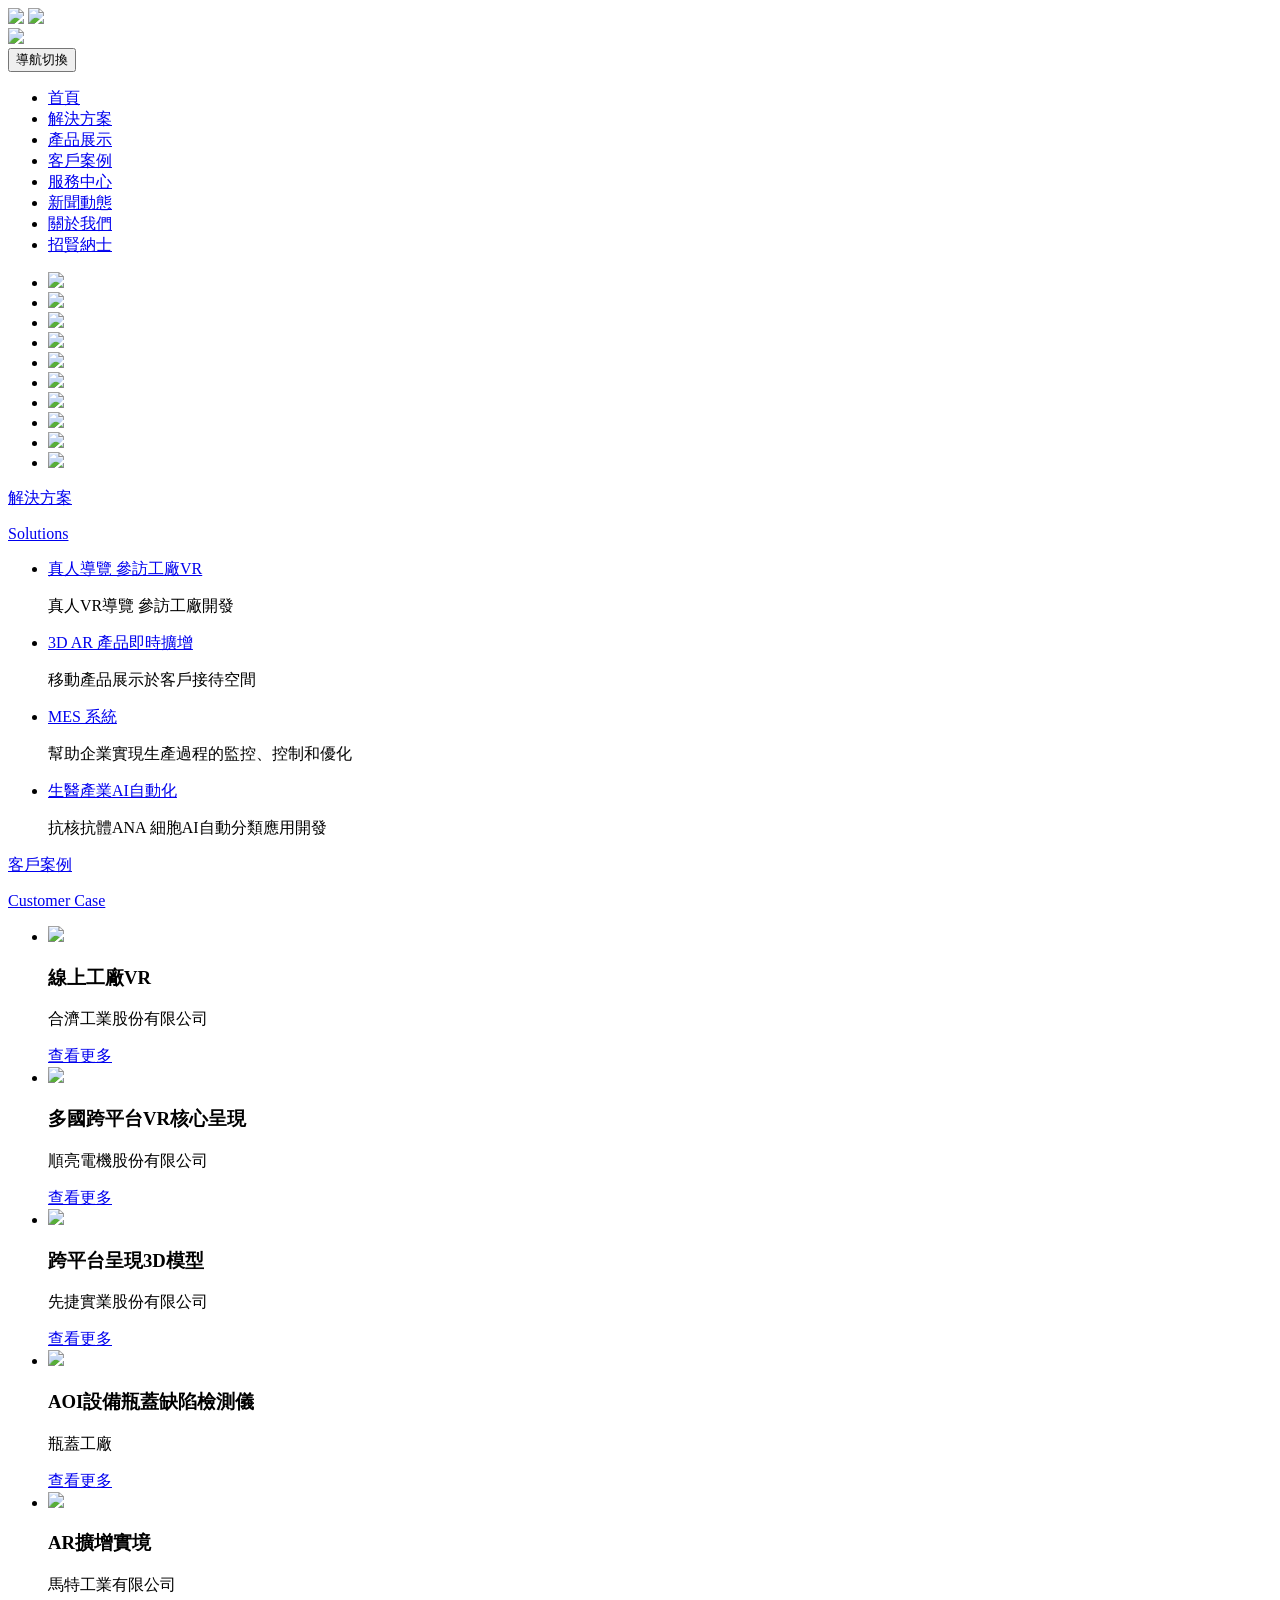
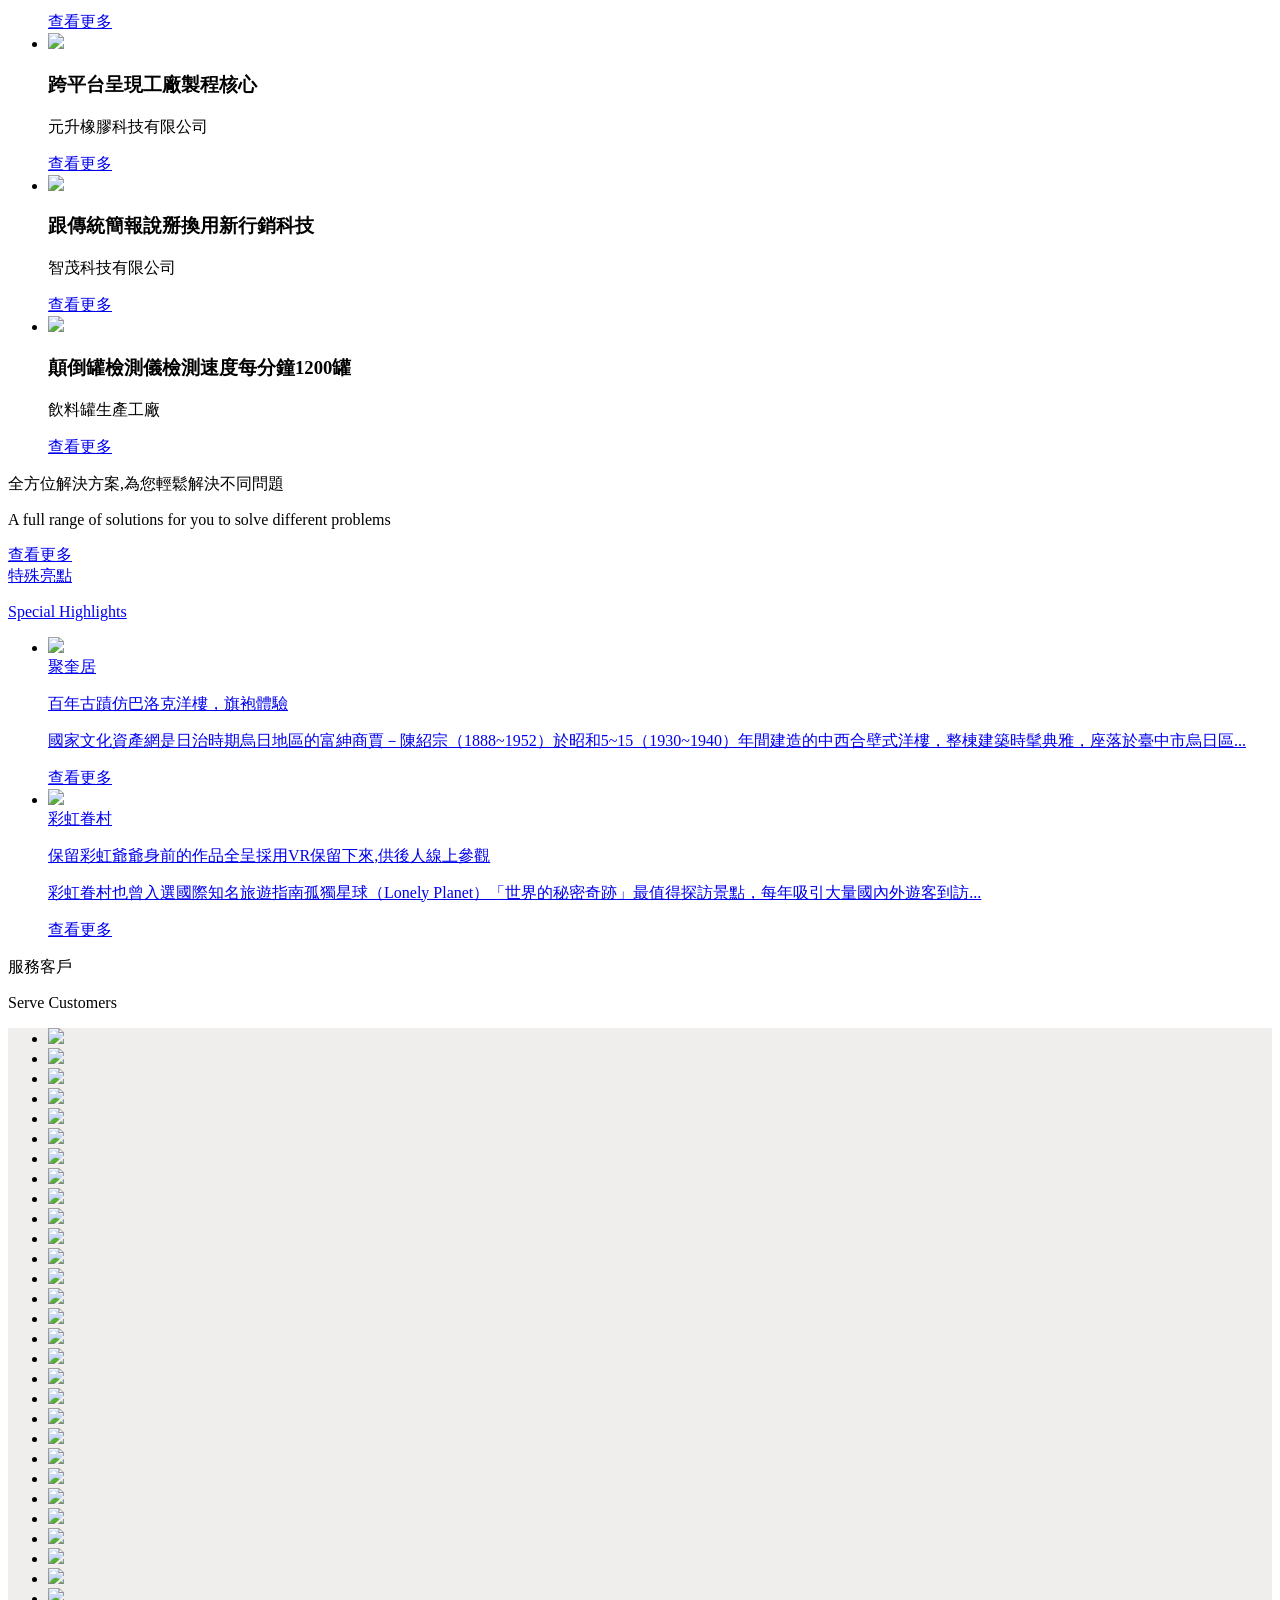
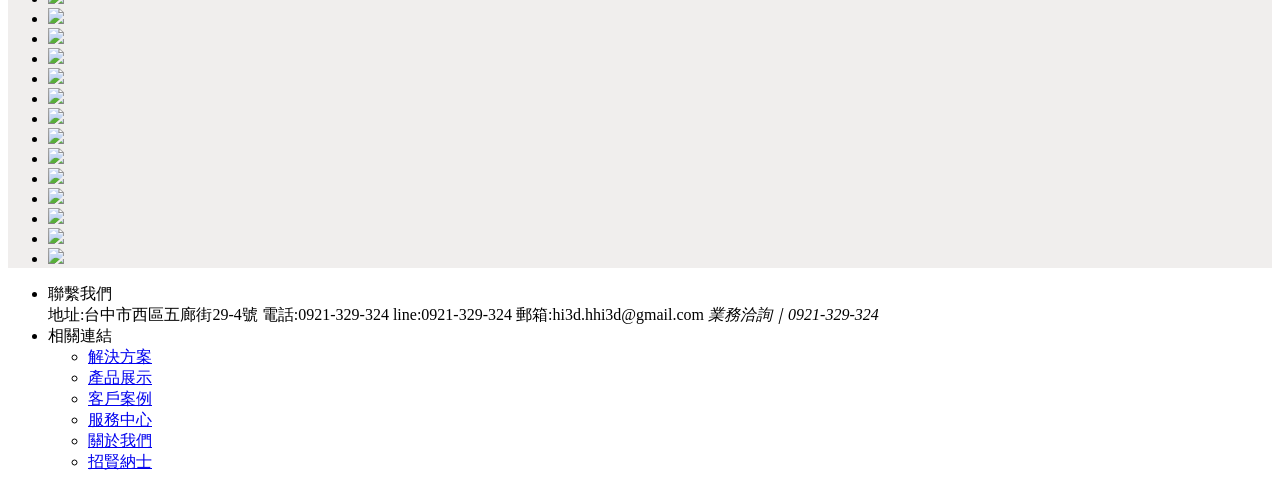
==== index.html @ c9b94765 "Add files via upload" ====
<!DOCTYPE html>
<html>
<head lang="en">
  <meta charset="UTF-8">
  <title>首頁</title>
  <meta http-equiv="X-UA-Compatible" content="IE=edge">
  <meta name="viewport"
        content="width=device-width, initial-scale=1,maximum-scale=1.0, user-scalable=0,user-scalable=no">
  <meta name="format-detection" content="telephone=no">
  <meta name="renderer" content="webkit">
  <meta http-equiv="Cache-Control" content="no-siteapp"/>
  
  <link rel="alternate icon" type="img/hengwang-1.png" href="img/hengwang-1.png">
  <link rel="stylesheet" href="css/amazeui.css"/>
  <link rel="stylesheet" href="css/style.css"/>
</head>







<body>
<header class="am-topbar header">
	<div class="am-container-1">
		<div class="left hw-logo">
		  <img class="logo" src="img/945.png"></img>
          <img class="logo" src="img/H.png"></img>
          <br>
		  <img class="word" src="img/word.png"></img>
    </div>
  <button class="am-topbar-btn am-topbar-toggle am-btn am-btn-sm am-btn-success am-show-sm-only"
          data-am-collapse="{target: '#doc-topbar-collapse'}"><span class="am-sr-only">導航切換</span> <span
      class="am-icon-bars"></span></button>

  <div class="am-collapse am-topbar-collapse right" id="doc-topbar-collapse">
    

    <div class=" am-topbar-left am-form-inline am-topbar-right" role="search">
      <ul class="am-nav am-nav-pills am-topbar-nav hw-menu">
      <li class="hw-menu-active"><a href="index.html">首頁</a></li>
      <li ><a href="solutions.html">解決方案</a></li>
      <li><a href="product-show.html">產品展示 </a></li>
      <li><a href="customer-case.html">客戶案例</a></li>
      <li><a href="service-center.html">服務中心 </a></li>
      <li><a href="news.html">新聞動態 </a></li>
      <li><a href="about-us.html">關於我們</a></li>
      <li><a href="recruit.html">招賢納士 </a></li>
    </ul>
    </div>

  </div>
  </div>
</header>
<div class="rollpic">
	 <div data-am-widget="slider" class="am-slider am-slider-default" data-am-slider='{}' >
	  <ul class="am-slides">
	      <li><img src="img/hw_bg1.png"/></li>
	      <li><img src="img/hw_bg2.png"/></li>  	
	      <li><img src="img/hw_bg3.png"/></li>
          <li><img src="img/hw_bg4.png"/></li>
          <li><img src="img/hw_bg5.png"/></li>
          <li><img src="img/hw_bg6.png"/></li>
          <li><img src="img/hw_bg7.png"/></li>
          <li><img src="img/hw_bg8.png"/></li>
          <li><img src="img/hw_bg9.png"/></li>
          <li><img src="img/hw_bg10.png"/></li>
	  </ul>
    </div>
</div>
<div class="am-container-1">
	<div class="solutions part-all">
	  <div class="part-title"> <a href="solutions.html"> <i class="am-icon-lightbulb-o part-title-i"></i> <span class="part-title-span">解決方案</span>
	    <p>Solutions</p>
	    </a> </div>
	  <ul class="am-g part-content solutions-content">
  <li class="am-u-sm-6 am-u-md-3 am-u-lg-3">
		  	<i class="am-icon-safari solution-circle" ></i>
		  	<span class="solutions-title"><a href="https://www.945d.tw/VRshowroom/M01/" target="_blank">真人導覽 參訪工廠VR</a></span>
		  	<p class="solutions-way">真人VR導覽 參訪工廠開發</p>
		  </li>
		  <li class="am-u-sm-6 am-u-md-3 am-u-lg-3">
		  	<i class="am-icon-magic solution-circle"></i>
		  	<span class="solutions-title"><a href="https://www.945d.tw/VRshowroom/M07/" target="_blank">3D AR 產品即時擴增</a></span>
		  	<p class="solutions-way">移動產品展示於客戶接待空間</p>
		  </li>
		  <li class="am-u-sm-6 am-u-md-3 am-u-lg-3">
		  	<i class="am-icon-phone solution-circle"></i>
		  	<span class="solutions-title"><a href="https://www.youtube.com/watch?v=uz02e9GDO9o" target="_blank">MES 系統</a></span>
		  	<p class="solutions-way">幫助企業實現生產過程的監控、控制和優化</p>
		  </li>
		  <li class="am-u-sm-6 am-u-md-3 am-u-lg-3">
		  	<i class="am-icon-hacker-news solution-circle"></i>
		  	<span class="solutions-title"><a href="https://www.youtube.com/shorts/Q6uMXnhILNI" target="_blank">生醫產業AI自動化</a></span>
		  	<p class="solutions-way">抗核抗體ANA 細胞AI自動分類應用開發</p>
		  </li>
		  
		</ul>
		
	</div>
	</div>
	<div class="gray-li">
	<div class="customer-case part-all ">
		<div class="part-title">
			<a href="customer-case.html">
			<i class=" am-icon-briefcase part-title-i"></i>
			<span class="part-title-span">客戶案例</span>
			<p>Customer Case</p>
			</a>
		</div>
	
	
		 <ul data-am-widget="gallery" class=" am-avg-sm-1
  am-avg-md-4 am-avg-lg-4 am-gallery-bordered customer-case-content" >
      <li class="case-li am-u-sm-6 am-u-md-6 am-u-lg-3">
        <div class="am-gallery-item case-img1">
            <a href="#" >
              <img src="img/app1.png"  />
                
            </a>
        </div>
        <div class="case-li-mengban">
        	<div class=" case-word">
              <h3 class="am-gallery-title">線上工廠VR</h3>
              <p>合濟工業股份有限公司</p>
              <a href="https://www.945d.tw/VRshowroom/M01/" target="_blank"><span><i class="am-icon-eye"></i>查看更多</span></a>
           </div>
        </div>
      </li>
      <li class="case-li am-u-sm-6 am-u-md-6 am-u-lg-3">
        <div class="am-gallery-item case-img1">
            <a href="#" >
              <img src="img/app2.png"  />              
            </a>
        </div>
        <div class="case-li-mengban">
        	<div class=" case-word">
              <h3 class="am-gallery-title">多國跨平台VR核心呈現</h3>
              <p>順亮電機股份有限公司</p>
              <a href="https://www.945d.tw/VRshowroom/M03/" target="_blank"><span><i class="am-icon-eye"></i>查看更多</span></a>
           </div>
        </div>
      </li>
      <li class="case-li am-u-sm-6 am-u-md-6 am-u-lg-3">
        <div class="am-gallery-item case-img1">
            <a href="#" >
              <img src="img/app3.png"  />             
            </a>
        </div>
        <div class="case-li-mengban">
        	<div class=" case-word">
              <h3 class="am-gallery-title">跨平台呈現3D模型</h3>
              <p>先捷實業股份有限公司</p>
              <a href="https://www.945d.tw/VRshowroom/e03/" target="_blank"><span><i class="am-icon-eye"></i>查看更多</span></a>
           </div>
        </div>
      </li>
      <li class="case-li am-u-sm-6 am-u-md-6 am-u-lg-3">
        <div class="am-gallery-item case-img1">
            <a href="#" >
              <img src="img/app4.png"  />             
            </a>
        </div>
        <div class="case-li-mengban">
        	<div class=" case-word">
              <h3 class="am-gallery-title">AOI設備瓶蓋缺陷檢測儀</h3>
              <p>瓶蓋工廠</p>
              <a href="https://www.youtube.com/watch?v=uz02e9GDO9o" target="_blank"><span><i class="am-icon-eye"></i>查看更多</span></a>
           </div>
        </div>
      </li>
      <li class="case-li am-u-sm-6 am-u-md-6 am-u-lg-3">
        <div class="am-gallery-item case-img1">
            <a href="#" >
              <img src="img/app5.png"  />              
            </a>
        </div>
        <div class="case-li-mengban">
        	<div class=" case-word">
              <h3 class="am-gallery-title">AR擴增實境</h3>
              <p>馬特工業有限公司</p>
              <a href="https://www.945d.tw/VRshowroom/M06/" target="_blank"><span><i class="am-icon-eye"></i>查看更多</span></a>
           </div>
        </div>
      </li>
      <li class="case-li am-u-sm-6 am-u-md-6 am-u-lg-3">
        <div class="am-gallery-item case-img1">
            <a href="#" >
              <img src="img/app6.png"  />                
            </a>
        </div>
        <div class="case-li-mengban">
        	<div class=" case-word">
              <h3 class="am-gallery-title">跨平台呈現工廠製程核心</h3>
              <p>元升橡膠科技有限公司</p>
              <a href="https://www.945d.tw/VRshowroom/e08/" target="_blank"><span><i class="am-icon-eye"></i>查看更多</span></a>
           </div>
        </div>
      </li>
      <li class="case-li am-u-sm-6 am-u-md-6 am-u-lg-3">
        <div class="am-gallery-item case-img1">
            <a href="#" >
              <img src="img/app7.png"  />                
            </a>
        </div>
        <div class="case-li-mengban">
        	<div class=" case-word">
              <h3 class="am-gallery-title">跟傳統簡報說掰換用新行銷科技</h3>
              <p>智茂科技有限公司</p>
              <a href="https://www.945d.tw/VRshowroom/M05/" target="_blank"><span><i class="am-icon-eye"></i>查看更多</span></a>
           </div>
        </div>
      </li>
      <li class="case-li am-u-sm-6 am-u-md-6 am-u-lg-3">
        <div class="am-gallery-item case-img1">
            <a href="#" >
              <img src="img/app8.png"  />               
            </a>
        </div>
        <div class="case-li-mengban">
        	<div class=" case-word">
              <h3 class="am-gallery-title">顛倒罐檢測儀檢測速度每分鐘1200罐</h3>
              <p>飲料罐生產工廠</p>
              <a href="https://www.youtube.com/watch?v=BtdonLSF5RM" target="_blank"><span><i class="am-icon-eye"></i>查看更多</span></a>
           </div>
        </div>
      </li>
      
  </ul>
		<div class="lan-bott">
			<div class="left"><span>全方位解決方案,為您輕鬆解決不同問題</span>
				<p>A full range of solutions for you to solve different problems</p>
			</div>
			<div class="right">
				<a href="customer-case.html">
					<span class="see-more">查看更多<i class="am-icon-angle-double-right"></i></span>
				</a>
			</div>
			<div class="clear"></div>
		</div>
		<div class="part-title">
		    	
		</div>
		</div>
</div>	
	



		
		
<div class=" news-all">
	<div class="am-container-1">
<div class="news part-all">
		<div class="part-title">
			<a href="news.html">
			<i class="am-icon-newspaper-o part-title-i"></i>
			<span class="part-title-span">特殊亮點</span>
			<p>Special Highlights</p>
			</a>
		</div>
		<div class="news-content ">
				<ul class="news-content-ul">
					<li class="am-u-sm-12 am-u-md-6 am-u-lg-6">
						<a href="https://vr.winho.com.tw/21/" target="_blank">
						    <div class=" am-u-sm-12 am-u-md-12 am-u-lg-5">
						    	<div class="news-img">
						    	<img src="img/news1.png"></img>
						    	</div>
						    </div>
						    <div  class=" am-u-sm-12 am-u-md-12 am-u-lg-7">
										<span class="news-right-title">聚奎居</span>
										<p class="news-right-time">百年古蹟仿巴洛克洋樓，旗袍體驗</p>
										<p class="news-right-words">國家文化資產網是日治時期烏日地區的富紳商賈－陳紹宗（1888~1952）於昭和5~15（1930~1940）年間建造的中西合壁式洋樓，整棟建築時髦典雅，座落於臺中市烏日區...</p>
										<a href="https://vr.winho.com.tw/21/" target="_blank"><span class="see-more2">查看更多<i class="am-icon-angle-double-right"></i></span></a>
								 </div>	
						<div class="clear"></div>
						</a>
				  </li>
					<li class="am-u-sm-12 am-u-md-6 am-u-lg-6">
						<a href="https://vr.winho.com.tw/20/" target="_blank">
						    <div class=" am-u-sm-12 am-u-md-12 am-u-lg-5">
						    	<div class="news-img"><img src="img/news2.png" border="0"></img>
						    	</div>
						    </div>
						    <div  class=" am-u-sm-12 am-u-md-12 am-u-lg-7">
										<span class="news-right-title">彩虹眷村</span>
										<p class="news-right-time">保留彩虹爺爺身前的作品全呈採用VR保留下來,供後人線上參觀</p>
										<p class="news-right-words">彩虹眷村也曾入選國際知名旅遊指南孤獨星球（Lonely Planet）「世界的秘密奇跡」最值得探訪景點，每年吸引大量國內外遊客到訪...</p>
										<a href="https://vr.winho.com.tw/20/" target="_blank"><span class="see-more2">查看更多<i class="am-icon-angle-double-right"></i></span></a>
								 </div>	
						<div class="clear"></div>
						</a>
			    </li>		
					<div class="clear"></div>
				</ul>
			<div class="clear"></div>
		</div>
	</div>
</div>
</div>
<!--<div class="three-reason">
			<div class="part-title three-reason-title">
			<span class="part-title-span w-white">選擇恒望的三大理由</span>
			<p class="w-white">Why Choose Hengwang</p>
			
		</div>
			<ul class="am-g part-content three-reason-content">
			  <li class="am-u-sm-4 am-u-md-4 am-u-lg-4">
			  	<div class="three-reason-img1 "></div>
			  	<p class="reason-title w-white">規模優勢<br/>Scale advantage</p>
			  </li>
			  <li class="am-u-sm-4 am-u-md-4 am-u-lg-4">
			  	<div class="three-reason-img2 "></div>
			  	<p class="reason-title w-white ">領先技術<br/>Leading technology</p>
			  </li>
			  <li class="am-u-sm-4 am-u-md-4 am-u-lg-4">
			  	<div class="three-reason-img3 "></div>
			  	<p class="reason-title w-white">整合能力<br/>Integration capability</p>
			  </li>
		</ul>
		</div>-->
<div class="part-all gray-li">
<div class="customer  am-container-1">
		<div class="part-title">
			<i class="am-icon-users part-title-i"></i>
			<span class="part-title-span">服務客戶</span>
			<p>Serve Customers</p>
		</div>
		
		<div class="am-slider am-slider-default am-slider-carousel part-all" data-am-flexslider="{itemWidth:150, itemMargin: 5, slideshow: false}" style="  background-color: #f0eeed; box-shadow:none;">
  <ul class="am-slides">
    <li><a href="https://www.945d.tw/VRshowroom/e03/" target="_blank"><img src="img/ptn1.png"/></a></li>
<li><a href="https://www.945d.tw/VRshowroom/e04/" target="_blank"><img src="img/ptn2.png"/></a></li>
<li><a href="https://www.945d.tw/VRshowroom/e05/" target="_blank"><img src="img/ptn3.png"/></a></li>
<li><a href="https://www.945d.tw/VRshowroom/e01/" target="_blank"><img src="img/ptn4.png"/></a></li>
<li><a href="https://www.945d.tw/VRshowroom/e02/" target="_blank"><img src="img/ptn5.png"/></a></li>
<li><a href="https://www.945d.tw/VRshowroom/e08/" target="_blank"><img src="img/ptn6.png"/></a></li>
<li><a href="https://www.945d.tw/VRshowroom/e06/" target="_blank"><img src="img/ptn7.png"/></a></li>
<li><a href="https://www.945d.tw/VRshowroom/e07/" target="_blank"><img src="img/ptn8.png"/></a></li>
<li><a href="https://www.945d.tw/VRshowroom/e09/" target="_blank"><img src="img/ptn9.png"/></a></li>
<li><a href="https://www.945d.tw/VRshowroom/e10/" target="_blank"><img src="img/ptn10.png"/></a></li>
<li><a href="https://www.945d.tw/VRshowroom/e11/" target="_blank"><img src="img/ptn11.png"/></a></li>
<li><a href="https://www.945d.tw/VRshowroom/M01/" target="_blank"><img src="img/ptn12.png"/></a></li>
<li><a href="https://www.945d.tw/VRshowroom/M02/" target="_blank"><img src="img/ptn13.png"/></a></li>
<li><a href="https://www.945d.tw/VRshowroom/M03/" target="_blank"><img src="img/ptn14.png"/></a></li>
<li><a href="https://www.945d.tw/VRshowroom/M04/" target="_blank"><img src="img/ptn15.png"/></a></li>
<li><a href="https://www.945d.tw/VRshowroom/M05/" target="_blank"><img src="img/ptn16.png"/></a></li>
<li><a href="https://www.945d.tw/VRshowroom/M06/" target="_blank"><img src="img/ptn17.png"/></a></li>
<li><a href="https://www.945d.tw/VRshowroom/M07/" target="_blank"><img src="img/ptn18.png"/></a></li>
<li><a href="https://www.945d.tw/VRshowroom/M08/" target="_blank"><img src="img/ptn19.png"/></a></li>
<li><a href="https://www.945d.tw/VRshowroom/M09/" target="_blank"><img src="img/ptn20.png"/></a></li>
<li><a href="https://www.945d.tw/VRshowroom/M11/" target="_blank"><img src="img/ptn21.png"/></a></li>
<li><a href="https://www.945d.tw/VRshowroom/M11/" target="_blank"><img src="img/ptn22.png"/></a></li>
<li><a href="https://www.945d.tw/VRshowroom/M12/" target="_blank"><img src="img/ptn23.png"/></a></li>
<li><a href="https://www.945d.tw/VRshowroom/01/" target="_blank"><img src="img/ptn24.png"/></a></li>
<li><a href="https://www.945d.tw/VRshowroom/02/" target="_blank"><img src="img/ptn25.png"/></a></li>
<li><a href="https://www.945d.tw/VRshowroom/03/" target="_blank"><img src="img/ptn26.png"/></a></li>
<li><a href="https://www.945d.tw/VRshowroom/04/" target="_blank"><img src="img/ptn27.png"/></a></li>
<li><a href="https://www.youtube.com/watch?v=19vcx9BJ6w0" target="_blank"><img src="img/ptn28.png"/></a></li>
<li><a href="https://www.youtube.com/watch?v=-YLTwFHq13I" target="_blank"><img src="img/ptn29.png"/></a></li>
<li><a href="https://www.945d.tw/VRshowroom/07/" target="_blank"><img src="img/ptn30.png"/></a></li>
<li><a href="https://www.youtube.com/watch?v=DQR2xsRSlvQ" target="_blank"><img src="img/ptn31.png"/></a></li>
<li><a href="https://www.945d.tw/VRshowroom/09/" target="_blank"><img src="img/ptn32.png"/></a></li>
<li><a href="https://www.945d.tw/VRshowroom/10/" target="_blank"><img src="img/ptn33.png"/></a></li>
<li><a href="https://www.jacobvicro.com.tw/" target="_blank"><img src="img/ptn34.png"/></a></li>
<li><a href="https://www.youtube.com/watch?v=k_3tcEU5PSY/" target="_blank"><img src="img/ptn35.png"/></a></li>
<li><a href="https://comptw.com/item/23072785/" target="_blank"><img src="img/ptn36.png"/></a></li>
<li><a href="https://montjade.com.tw/TW/about.php" target="_blank"><img src="img/ptn37.png"/></a></li>
<li><a href="https://www.senday.com.tw/tw/about.html" target="_blank"><img src="img/ptn38.png"/></a></li>
<li><a href="https://www.trade-max.com.tw/tw/index.html" target="_blank"><img src="img/ptn39.png"/></a></li>
<li><a href="https://www.shangyangmachinery.com/" target="_blank"><img src="img/ptn40.png"/></a></li>
<li><a href="https://www.hengwen.com.tw/" target="_blank"><img src="img/ptn41.png"/></a></li>
<li><a href="http://www.howin.com.tw/" target="_blank"><img src="img/ptn42.png"/></a></li>

  </ul>
</div>
		<!--<ul class="customer-content">
			<li class="am-u-sm-6 am-u-md-4 am-u-lg-2"><div><img src="img/ptn4.png"/></div></li>
			<li class="am-u-sm-6 am-u-md-4 am-u-lg-2"><div><img src="img/ptn5.png"/></div></li>
			<li class="am-u-sm-6 am-u-md-4 am-u-lg-2"><div><img src="img/ptn6.png"/></div></li>
			<li class="am-u-sm-6 am-u-md-4 am-u-lg-2"><div><img src="img/ptn7.png"/></div></li>
			<li class="am-u-sm-6 am-u-md-4 am-u-lg-2"><div><img src="img/ptn8.png"/></div></li>
			<li class="am-u-sm-6 am-u-md-4 am-u-lg-2"><div><img src="img/ptn4.png"/></div></li>
			<div class="clear"></div>
		</ul>-->
</div>
</div>
<footer class="footer ">
	
<ul>
        
        <li class="am-u-lg-4 am-u-md-4 am-u-sm-12 part-5-li2">
            <div class="part-5-title">聯繫我們</div>
            <div class="part-5-words2">
                <span>地址:台中市西區五廊街29-4號</span>
                <span>電話:0921-329-324</span>
                <span>line:0921-329-324</span>
                <span>郵箱:hi3d.hhi3d@gmail.com</span>
                <span><i class="am-icon-phone"></i><em >業務洽詢｜0921-329-324</em></span>
            </div>
        </li>
        <li class="am-u-lg-4 am-u-md-4 am-u-sm-12 ">
            <div class="part-5-title">相關連結</div>
            <div class="part-5-words2">
                <ul class="part-5-words2-ul">
                    <li class="am-u-lg-4 am-u-md-6 am-u-sm-4"><a href="solutions.html">解決方案</a></li>
                    <li class="am-u-lg-4 am-u-md-6 am-u-sm-4"><a href="product-show.html">產品展示</a></li>
                    <li class="am-u-lg-4 am-u-md-6 am-u-sm-4"><a href="customer-case.html">客戶案例</a></li>
                    <li class="am-u-lg-4 am-u-md-6 am-u-sm-4"><a href="service-center.html">服務中心</a></li>
                    <li class="am-u-lg-4 am-u-md-6 am-u-sm-4"><a href="about-us.html">關於我們</a></li>
                    <li class="am-u-lg-4 am-u-md-6 am-u-sm-4"><a href="recruit.html">招賢納士</a></li>
                    <div class="clear"></div>
                </ul>
            </div>
        </li>
        <div class="clear"></div>
    </ul>
   
</footer>


</body>
<!--[if lt IE 9]>
<script src="http://libs.baidu.com/jquery/1.11.1/jquery.min.js"></script>
<script src="http://cdn.staticfile.org/modernizr/2.8.3/modernizr.js"></script>
<script src="assets/js/amazeui.ie8polyfill.min.js"></script>
<![endif]-->

<!--[if (gte IE 9)|!(IE)]><!-->
<script src="js/jquery.min.js"></script>
<!--<![endif]-->
<script src="js/amazeui.min.js"></script>
<script src="js/scroll.js"></script>
<script type="text/javascript">

</script>
</html>
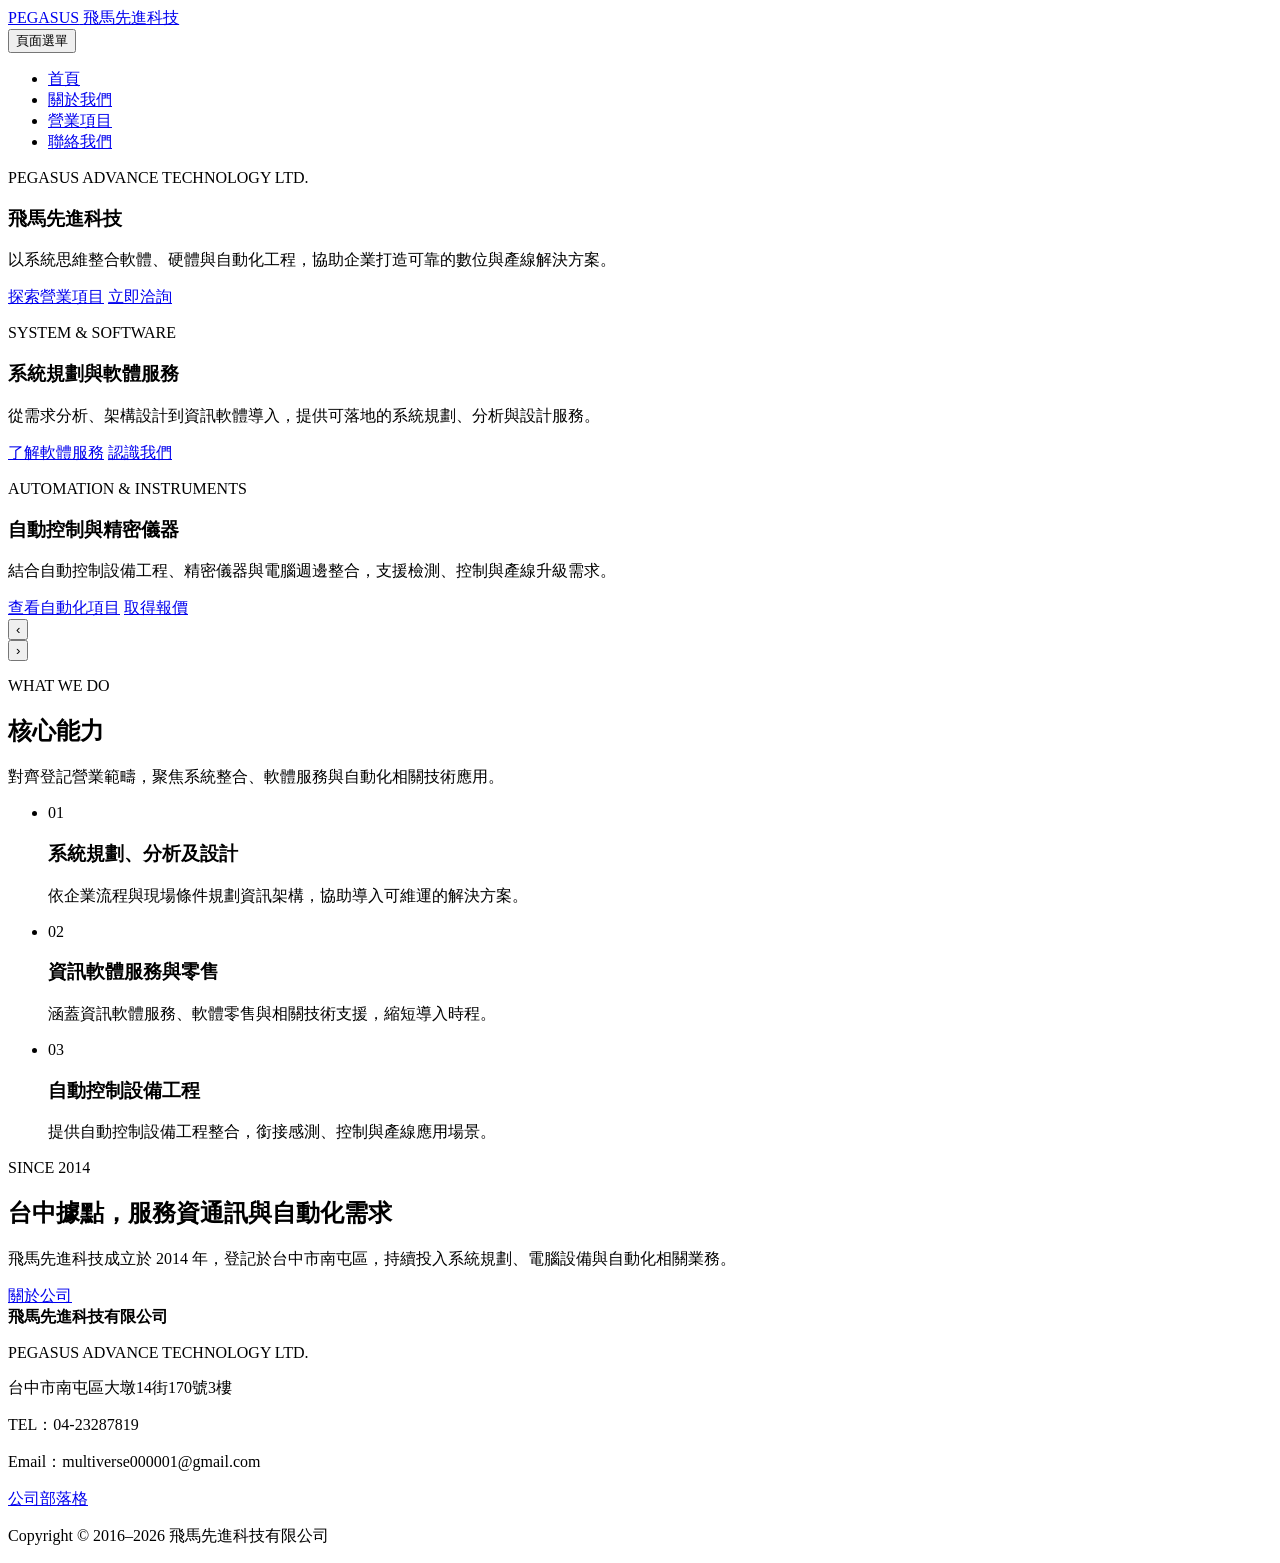
==== commit 32b99391: "Add files via upload" ====
--- a/index.html
+++ b/index.html
@@ -1,439 +1,156 @@
 <!DOCTYPE html>
-<html>
-<head lang="en">
-  <meta charset="UTF-8">
-  <title>首頁</title>
-  <meta http-equiv="X-UA-Compatible" content="IE=edge">
-  <meta name="viewport"
-        content="width=device-width, initial-scale=1,maximum-scale=1.0, user-scalable=0,user-scalable=no">
-  <meta name="format-detection" content="telephone=no">
-  <meta name="renderer" content="webkit">
-  <meta http-equiv="Cache-Control" content="no-siteapp"/>
-  
-  <link rel="alternate icon" type="img/hengwang-1.png" href="img/hengwang-1.png">
-  <link rel="stylesheet" href="css/amazeui.css"/>
-  <link rel="stylesheet" href="css/style.css"/>
+<html lang="zh-Hant">
+<head>
+  <meta charset="UTF-8" />
+  <meta name="viewport" content="width=device-width, initial-scale=1.0" />
+  <title>飛馬先進科技｜PEGASUS ADVANCE TECHNOLOGY</title>
+  <meta name="description" content="飛馬先進科技有限公司 — 系統規劃設計、資訊軟體服務、自動控制設備工程與精密儀器整合。" />
+  <link rel="preconnect" href="https://fonts.googleapis.com" />
+  <link rel="preconnect" href="https://fonts.gstatic.com" crossorigin />
+  <link href="https://fonts.googleapis.com/css2?family=Noto+Sans+TC:wght@400;500;700&family=Oxanium:wght@500;700;800&display=swap" rel="stylesheet" />
+  <link rel="stylesheet" href="css/style.css" />
 </head>
+<body data-page="home">
+  <div class="noise" aria-hidden="true"></div>
+  <header class="site-header">
+    <a class="brand" href="index.html">
+      <span class="brand-mark" aria-hidden="true"></span>
+      <span class="brand-text">
+        <span class="brand-en">PEGASUS</span>
+        <span class="brand-zh">飛馬先進科技</span>
+      </span>
+    </a>
 
+    <nav class="nav" aria-label="主要選單">
+      <div class="nav-dropdown">
+        <button class="nav-trigger" type="button" aria-expanded="false" aria-haspopup="true" aria-controls="page-menu">
+          頁面選單
+          <span class="chevron" aria-hidden="true"></span>
+        </button>
+        <ul class="nav-menu" id="page-menu" role="menu">
+          <li role="none"><a role="menuitem" href="index.html" class="is-active">首頁</a></li>
+          <li role="none"><a role="menuitem" href="about.html">關於我們</a></li>
+          <li role="none"><a role="menuitem" href="services.html">營業項目</a></li>
+          <li role="none"><a role="menuitem" href="contact.html">聯絡我們</a></li>
+        </ul>
+      </div>
+    </nav>
+  </header>
 
+  <main>
+    <section class="hero" aria-label="形象輪播">
+      <div class="carousel" data-carousel>
+        <div class="carousel-track">
+          <article class="slide is-active" data-slide>
+            <div class="slide-visual slide-visual--grid"></div>
+            <div class="slide-content">
+              <p class="eyebrow">PEGASUS ADVANCE TECHNOLOGY LTD.</p>
+              <h1>飛馬先進科技</h1>
+              <p class="lead">以系統思維整合軟體、硬體與自動化工程，協助企業打造可靠的數位與產線解決方案。</p>
+              <div class="cta-row">
+                <a class="btn btn-primary" href="services.html">探索營業項目</a>
+                <a class="btn btn-ghost" href="contact.html">立即洽詢</a>
+              </div>
+            </div>
+          </article>
 
+          <article class="slide" data-slide>
+            <div class="slide-visual slide-visual--circuit"></div>
+            <div class="slide-content">
+              <p class="eyebrow">SYSTEM &amp; SOFTWARE</p>
+              <h1>系統規劃與軟體服務</h1>
+              <p class="lead">從需求分析、架構設計到資訊軟體導入，提供可落地的系統規劃、分析與設計服務。</p>
+              <div class="cta-row">
+                <a class="btn btn-primary" href="services.html#software">了解軟體服務</a>
+                <a class="btn btn-ghost" href="about.html">認識我們</a>
+              </div>
+            </div>
+          </article>
 
+          <article class="slide" data-slide>
+            <div class="slide-visual slide-visual--scan"></div>
+            <div class="slide-content">
+              <p class="eyebrow">AUTOMATION &amp; INSTRUMENTS</p>
+              <h1>自動控制與精密儀器</h1>
+              <p class="lead">結合自動控制設備工程、精密儀器與電腦週邊整合，支援檢測、控制與產線升級需求。</p>
+              <div class="cta-row">
+                <a class="btn btn-primary" href="services.html#automation">查看自動化項目</a>
+                <a class="btn btn-ghost" href="contact.html">取得報價</a>
+              </div>
+            </div>
+          </article>
+        </div>
 
+        <div class="carousel-controls">
+          <button type="button" class="carousel-btn" data-prev aria-label="上一張">‹</button>
+          <div class="carousel-dots" data-dots></div>
+          <button type="button" class="carousel-btn" data-next aria-label="下一張">›</button>
+        </div>
+        <div class="carousel-progress" aria-hidden="true"><span data-progress></span></div>
+      </div>
+    </section>
 
+    <section class="section section-focus">
+      <div class="section-inner">
+        <p class="eyebrow">WHAT WE DO</p>
+        <h2>核心能力</h2>
+        <p class="section-desc">對齊登記營業範疇，聚焦系統整合、軟體服務與自動化相關技術應用。</p>
+        <ul class="capability-list">
+          <li>
+            <span class="cap-index">01</span>
+            <div>
+              <h3>系統規劃、分析及設計</h3>
+              <p>依企業流程與現場條件規劃資訊架構，協助導入可維運的解決方案。</p>
+            </div>
+          </li>
+          <li>
+            <span class="cap-index">02</span>
+            <div>
+              <h3>資訊軟體服務與零售</h3>
+              <p>涵蓋資訊軟體服務、軟體零售與相關技術支援，縮短導入時程。</p>
+            </div>
+          </li>
+          <li>
+            <span class="cap-index">03</span>
+            <div>
+              <h3>自動控制設備工程</h3>
+              <p>提供自動控制設備工程整合，銜接感測、控制與產線應用場景。</p>
+            </div>
+          </li>
+        </ul>
+      </div>
+    </section>
 
-<body>
-<header class="am-topbar header">
-	<div class="am-container-1">
-		<div class="left hw-logo">
-		  <img class="logo" src="img/945.png"></img>
-          <img class="logo" src="img/H.png"></img>
-          <br>
-		  <img class="word" src="img/word.png"></img>
+    <section class="section section-signal">
+      <div class="section-inner signal-panel">
+        <div>
+          <p class="eyebrow">SINCE 2014</p>
+          <h2>台中據點，服務資通訊與自動化需求</h2>
+          <p>飛馬先進科技成立於 2014 年，登記於台中市南屯區，持續投入系統規劃、電腦設備與自動化相關業務。</p>
+        </div>
+        <a class="btn btn-primary" href="about.html">關於公司</a>
+      </div>
+    </section>
+  </main>
+
+  <footer class="site-footer">
+    <div class="footer-inner">
+      <div>
+        <strong>飛馬先進科技有限公司</strong>
+        <p>PEGASUS ADVANCE TECHNOLOGY LTD.</p>
+      </div>
+      <div>
+        <p>台中市南屯區大墩14街170號3樓</p>
+        <p>TEL：04-23287819</p>
+        <p>Email：multiverse000001@gmail.com</p>
+      </div>
+      <div>
+        <a href="https://pegasus-tech.blogspot.com/" target="_blank" rel="noopener noreferrer">公司部落格</a>
+      </div>
     </div>
-  <button class="am-topbar-btn am-topbar-toggle am-btn am-btn-sm am-btn-success am-show-sm-only"
-          data-am-collapse="{target: '#doc-topbar-collapse'}"><span class="am-sr-only">導航切換</span> <span
-      class="am-icon-bars"></span></button>
+    <p class="copyright">Copyright © 2016–2026 飛馬先進科技有限公司</p>
+  </footer>
 
-  <div class="am-collapse am-topbar-collapse right" id="doc-topbar-collapse">
-    
-
-    <div class=" am-topbar-left am-form-inline am-topbar-right" role="search">
-      <ul class="am-nav am-nav-pills am-topbar-nav hw-menu">
-      <li class="hw-menu-active"><a href="index.html">首頁</a></li>
-      <li ><a href="solutions.html">解決方案</a></li>
-      <li><a href="product-show.html">產品展示 </a></li>
-      <li><a href="customer-case.html">客戶案例</a></li>
-      <li><a href="service-center.html">服務中心 </a></li>
-      <li><a href="news.html">新聞動態 </a></li>
-      <li><a href="about-us.html">關於我們</a></li>
-      <li><a href="recruit.html">招賢納士 </a></li>
-    </ul>
-    </div>
-
-  </div>
-  </div>
-</header>
-<div class="rollpic">
-	 <div data-am-widget="slider" class="am-slider am-slider-default" data-am-slider='{}' >
-	  <ul class="am-slides">
-	      <li><img src="img/hw_bg1.png"/></li>
-	      <li><img src="img/hw_bg2.png"/></li>  	
-	      <li><img src="img/hw_bg3.png"/></li>
-          <li><img src="img/hw_bg4.png"/></li>
-          <li><img src="img/hw_bg5.png"/></li>
-          <li><img src="img/hw_bg6.png"/></li>
-          <li><img src="img/hw_bg7.png"/></li>
-          <li><img src="img/hw_bg8.png"/></li>
-          <li><img src="img/hw_bg9.png"/></li>
-          <li><img src="img/hw_bg10.png"/></li>
-	  </ul>
-    </div>
-</div>
-<div class="am-container-1">
-	<div class="solutions part-all">
-	  <div class="part-title"> <a href="solutions.html"> <i class="am-icon-lightbulb-o part-title-i"></i> <span class="part-title-span">解決方案</span>
-	    <p>Solutions</p>
-	    </a> </div>
-	  <ul class="am-g part-content solutions-content">
-  <li class="am-u-sm-6 am-u-md-3 am-u-lg-3">
-		  	<i class="am-icon-safari solution-circle" ></i>
-		  	<span class="solutions-title"><a href="https://www.945d.tw/VRshowroom/M01/" target="_blank">真人導覽 參訪工廠VR</a></span>
-		  	<p class="solutions-way">真人VR導覽 參訪工廠開發</p>
-		  </li>
-		  <li class="am-u-sm-6 am-u-md-3 am-u-lg-3">
-		  	<i class="am-icon-magic solution-circle"></i>
-		  	<span class="solutions-title"><a href="https://www.945d.tw/VRshowroom/M07/" target="_blank">3D AR 產品即時擴增</a></span>
-		  	<p class="solutions-way">移動產品展示於客戶接待空間</p>
-		  </li>
-		  <li class="am-u-sm-6 am-u-md-3 am-u-lg-3">
-		  	<i class="am-icon-phone solution-circle"></i>
-		  	<span class="solutions-title"><a href="https://www.youtube.com/watch?v=uz02e9GDO9o" target="_blank">MES 系統</a></span>
-		  	<p class="solutions-way">幫助企業實現生產過程的監控、控制和優化</p>
-		  </li>
-		  <li class="am-u-sm-6 am-u-md-3 am-u-lg-3">
-		  	<i class="am-icon-hacker-news solution-circle"></i>
-		  	<span class="solutions-title"><a href="https://www.youtube.com/shorts/Q6uMXnhILNI" target="_blank">生醫產業AI自動化</a></span>
-		  	<p class="solutions-way">抗核抗體ANA 細胞AI自動分類應用開發</p>
-		  </li>
-		  
-		</ul>
-		
-	</div>
-	</div>
-	<div class="gray-li">
-	<div class="customer-case part-all ">
-		<div class="part-title">
-			<a href="customer-case.html">
-			<i class=" am-icon-briefcase part-title-i"></i>
-			<span class="part-title-span">客戶案例</span>
-			<p>Customer Case</p>
-			</a>
-		</div>
-	
-	
-		 <ul data-am-widget="gallery" class=" am-avg-sm-1
-  am-avg-md-4 am-avg-lg-4 am-gallery-bordered customer-case-content" >
-      <li class="case-li am-u-sm-6 am-u-md-6 am-u-lg-3">
-        <div class="am-gallery-item case-img1">
-            <a href="#" >
-              <img src="img/app1.png"  />
-                
-            </a>
-        </div>
-        <div class="case-li-mengban">
-        	<div class=" case-word">
-              <h3 class="am-gallery-title">線上工廠VR</h3>
-              <p>合濟工業股份有限公司</p>
-              <a href="https://www.945d.tw/VRshowroom/M01/" target="_blank"><span><i class="am-icon-eye"></i>查看更多</span></a>
-           </div>
-        </div>
-      </li>
-      <li class="case-li am-u-sm-6 am-u-md-6 am-u-lg-3">
-        <div class="am-gallery-item case-img1">
-            <a href="#" >
-              <img src="img/app2.png"  />              
-            </a>
-        </div>
-        <div class="case-li-mengban">
-        	<div class=" case-word">
-              <h3 class="am-gallery-title">多國跨平台VR核心呈現</h3>
-              <p>順亮電機股份有限公司</p>
-              <a href="https://www.945d.tw/VRshowroom/M03/" target="_blank"><span><i class="am-icon-eye"></i>查看更多</span></a>
-           </div>
-        </div>
-      </li>
-      <li class="case-li am-u-sm-6 am-u-md-6 am-u-lg-3">
-        <div class="am-gallery-item case-img1">
-            <a href="#" >
-              <img src="img/app3.png"  />             
-            </a>
-        </div>
-        <div class="case-li-mengban">
-        	<div class=" case-word">
-              <h3 class="am-gallery-title">跨平台呈現3D模型</h3>
-              <p>先捷實業股份有限公司</p>
-              <a href="https://www.945d.tw/VRshowroom/e03/" target="_blank"><span><i class="am-icon-eye"></i>查看更多</span></a>
-           </div>
-        </div>
-      </li>
-      <li class="case-li am-u-sm-6 am-u-md-6 am-u-lg-3">
-        <div class="am-gallery-item case-img1">
-            <a href="#" >
-              <img src="img/app4.png"  />             
-            </a>
-        </div>
-        <div class="case-li-mengban">
-        	<div class=" case-word">
-              <h3 class="am-gallery-title">AOI設備瓶蓋缺陷檢測儀</h3>
-              <p>瓶蓋工廠</p>
-              <a href="https://www.youtube.com/watch?v=uz02e9GDO9o" target="_blank"><span><i class="am-icon-eye"></i>查看更多</span></a>
-           </div>
-        </div>
-      </li>
-      <li class="case-li am-u-sm-6 am-u-md-6 am-u-lg-3">
-        <div class="am-gallery-item case-img1">
-            <a href="#" >
-              <img src="img/app5.png"  />              
-            </a>
-        </div>
-        <div class="case-li-mengban">
-        	<div class=" case-word">
-              <h3 class="am-gallery-title">AR擴增實境</h3>
-              <p>馬特工業有限公司</p>
-              <a href="https://www.945d.tw/VRshowroom/M06/" target="_blank"><span><i class="am-icon-eye"></i>查看更多</span></a>
-           </div>
-        </div>
-      </li>
-      <li class="case-li am-u-sm-6 am-u-md-6 am-u-lg-3">
-        <div class="am-gallery-item case-img1">
-            <a href="#" >
-              <img src="img/app6.png"  />                
-            </a>
-        </div>
-        <div class="case-li-mengban">
-        	<div class=" case-word">
-              <h3 class="am-gallery-title">跨平台呈現工廠製程核心</h3>
-              <p>元升橡膠科技有限公司</p>
-              <a href="https://www.945d.tw/VRshowroom/e08/" target="_blank"><span><i class="am-icon-eye"></i>查看更多</span></a>
-           </div>
-        </div>
-      </li>
-      <li class="case-li am-u-sm-6 am-u-md-6 am-u-lg-3">
-        <div class="am-gallery-item case-img1">
-            <a href="#" >
-              <img src="img/app7.png"  />                
-            </a>
-        </div>
-        <div class="case-li-mengban">
-        	<div class=" case-word">
-              <h3 class="am-gallery-title">跟傳統簡報說掰換用新行銷科技</h3>
-              <p>智茂科技有限公司</p>
-              <a href="https://www.945d.tw/VRshowroom/M05/" target="_blank"><span><i class="am-icon-eye"></i>查看更多</span></a>
-           </div>
-        </div>
-      </li>
-      <li class="case-li am-u-sm-6 am-u-md-6 am-u-lg-3">
-        <div class="am-gallery-item case-img1">
-            <a href="#" >
-              <img src="img/app8.png"  />               
-            </a>
-        </div>
-        <div class="case-li-mengban">
-        	<div class=" case-word">
-              <h3 class="am-gallery-title">顛倒罐檢測儀檢測速度每分鐘1200罐</h3>
-              <p>飲料罐生產工廠</p>
-              <a href="https://www.youtube.com/watch?v=BtdonLSF5RM" target="_blank"><span><i class="am-icon-eye"></i>查看更多</span></a>
-           </div>
-        </div>
-      </li>
-      
-  </ul>
-		<div class="lan-bott">
-			<div class="left"><span>全方位解決方案,為您輕鬆解決不同問題</span>
-				<p>A full range of solutions for you to solve different problems</p>
-			</div>
-			<div class="right">
-				<a href="customer-case.html">
-					<span class="see-more">查看更多<i class="am-icon-angle-double-right"></i></span>
-				</a>
-			</div>
-			<div class="clear"></div>
-		</div>
-		<div class="part-title">
-		    	
-		</div>
-		</div>
-</div>	
-	
-
-
-
-		
-		
-<div class=" news-all">
-	<div class="am-container-1">
-<div class="news part-all">
-		<div class="part-title">
-			<a href="news.html">
-			<i class="am-icon-newspaper-o part-title-i"></i>
-			<span class="part-title-span">特殊亮點</span>
-			<p>Special Highlights</p>
-			</a>
-		</div>
-		<div class="news-content ">
-				<ul class="news-content-ul">
-					<li class="am-u-sm-12 am-u-md-6 am-u-lg-6">
-						<a href="https://vr.winho.com.tw/21/" target="_blank">
-						    <div class=" am-u-sm-12 am-u-md-12 am-u-lg-5">
-						    	<div class="news-img">
-						    	<img src="img/news1.png"></img>
-						    	</div>
-						    </div>
-						    <div  class=" am-u-sm-12 am-u-md-12 am-u-lg-7">
-										<span class="news-right-title">聚奎居</span>
-										<p class="news-right-time">百年古蹟仿巴洛克洋樓，旗袍體驗</p>
-										<p class="news-right-words">國家文化資產網是日治時期烏日地區的富紳商賈－陳紹宗（1888~1952）於昭和5~15（1930~1940）年間建造的中西合壁式洋樓，整棟建築時髦典雅，座落於臺中市烏日區...</p>
-										<a href="https://vr.winho.com.tw/21/" target="_blank"><span class="see-more2">查看更多<i class="am-icon-angle-double-right"></i></span></a>
-								 </div>	
-						<div class="clear"></div>
-						</a>
-				  </li>
-					<li class="am-u-sm-12 am-u-md-6 am-u-lg-6">
-						<a href="https://vr.winho.com.tw/20/" target="_blank">
-						    <div class=" am-u-sm-12 am-u-md-12 am-u-lg-5">
-						    	<div class="news-img"><img src="img/news2.png" border="0"></img>
-						    	</div>
-						    </div>
-						    <div  class=" am-u-sm-12 am-u-md-12 am-u-lg-7">
-										<span class="news-right-title">彩虹眷村</span>
-										<p class="news-right-time">保留彩虹爺爺身前的作品全呈採用VR保留下來,供後人線上參觀</p>
-										<p class="news-right-words">彩虹眷村也曾入選國際知名旅遊指南孤獨星球（Lonely Planet）「世界的秘密奇跡」最值得探訪景點，每年吸引大量國內外遊客到訪...</p>
-										<a href="https://vr.winho.com.tw/20/" target="_blank"><span class="see-more2">查看更多<i class="am-icon-angle-double-right"></i></span></a>
-								 </div>	
-						<div class="clear"></div>
-						</a>
-			    </li>		
-					<div class="clear"></div>
-				</ul>
-			<div class="clear"></div>
-		</div>
-	</div>
-</div>
-</div>
-<!--<div class="three-reason">
-			<div class="part-title three-reason-title">
-			<span class="part-title-span w-white">選擇恒望的三大理由</span>
-			<p class="w-white">Why Choose Hengwang</p>
-			
-		</div>
-			<ul class="am-g part-content three-reason-content">
-			  <li class="am-u-sm-4 am-u-md-4 am-u-lg-4">
-			  	<div class="three-reason-img1 "></div>
-			  	<p class="reason-title w-white">規模優勢<br/>Scale advantage</p>
-			  </li>
-			  <li class="am-u-sm-4 am-u-md-4 am-u-lg-4">
-			  	<div class="three-reason-img2 "></div>
-			  	<p class="reason-title w-white ">領先技術<br/>Leading technology</p>
-			  </li>
-			  <li class="am-u-sm-4 am-u-md-4 am-u-lg-4">
-			  	<div class="three-reason-img3 "></div>
-			  	<p class="reason-title w-white">整合能力<br/>Integration capability</p>
-			  </li>
-		</ul>
-		</div>-->
-<div class="part-all gray-li">
-<div class="customer  am-container-1">
-		<div class="part-title">
-			<i class="am-icon-users part-title-i"></i>
-			<span class="part-title-span">服務客戶</span>
-			<p>Serve Customers</p>
-		</div>
-		
-		<div class="am-slider am-slider-default am-slider-carousel part-all" data-am-flexslider="{itemWidth:150, itemMargin: 5, slideshow: false}" style="  background-color: #f0eeed; box-shadow:none;">
-  <ul class="am-slides">
-    <li><a href="https://www.945d.tw/VRshowroom/e03/" target="_blank"><img src="img/ptn1.png"/></a></li>
-<li><a href="https://www.945d.tw/VRshowroom/e04/" target="_blank"><img src="img/ptn2.png"/></a></li>
-<li><a href="https://www.945d.tw/VRshowroom/e05/" target="_blank"><img src="img/ptn3.png"/></a></li>
-<li><a href="https://www.945d.tw/VRshowroom/e01/" target="_blank"><img src="img/ptn4.png"/></a></li>
-<li><a href="https://www.945d.tw/VRshowroom/e02/" target="_blank"><img src="img/ptn5.png"/></a></li>
-<li><a href="https://www.945d.tw/VRshowroom/e08/" target="_blank"><img src="img/ptn6.png"/></a></li>
-<li><a href="https://www.945d.tw/VRshowroom/e06/" target="_blank"><img src="img/ptn7.png"/></a></li>
-<li><a href="https://www.945d.tw/VRshowroom/e07/" target="_blank"><img src="img/ptn8.png"/></a></li>
-<li><a href="https://www.945d.tw/VRshowroom/e09/" target="_blank"><img src="img/ptn9.png"/></a></li>
-<li><a href="https://www.945d.tw/VRshowroom/e10/" target="_blank"><img src="img/ptn10.png"/></a></li>
-<li><a href="https://www.945d.tw/VRshowroom/e11/" target="_blank"><img src="img/ptn11.png"/></a></li>
-<li><a href="https://www.945d.tw/VRshowroom/M01/" target="_blank"><img src="img/ptn12.png"/></a></li>
-<li><a href="https://www.945d.tw/VRshowroom/M02/" target="_blank"><img src="img/ptn13.png"/></a></li>
-<li><a href="https://www.945d.tw/VRshowroom/M03/" target="_blank"><img src="img/ptn14.png"/></a></li>
-<li><a href="https://www.945d.tw/VRshowroom/M04/" target="_blank"><img src="img/ptn15.png"/></a></li>
-<li><a href="https://www.945d.tw/VRshowroom/M05/" target="_blank"><img src="img/ptn16.png"/></a></li>
-<li><a href="https://www.945d.tw/VRshowroom/M06/" target="_blank"><img src="img/ptn17.png"/></a></li>
-<li><a href="https://www.945d.tw/VRshowroom/M07/" target="_blank"><img src="img/ptn18.png"/></a></li>
-<li><a href="https://www.945d.tw/VRshowroom/M08/" target="_blank"><img src="img/ptn19.png"/></a></li>
-<li><a href="https://www.945d.tw/VRshowroom/M09/" target="_blank"><img src="img/ptn20.png"/></a></li>
-<li><a href="https://www.945d.tw/VRshowroom/M11/" target="_blank"><img src="img/ptn21.png"/></a></li>
-<li><a href="https://www.945d.tw/VRshowroom/M11/" target="_blank"><img src="img/ptn22.png"/></a></li>
-<li><a href="https://www.945d.tw/VRshowroom/M12/" target="_blank"><img src="img/ptn23.png"/></a></li>
-<li><a href="https://www.945d.tw/VRshowroom/01/" target="_blank"><img src="img/ptn24.png"/></a></li>
-<li><a href="https://www.945d.tw/VRshowroom/02/" target="_blank"><img src="img/ptn25.png"/></a></li>
-<li><a href="https://www.945d.tw/VRshowroom/03/" target="_blank"><img src="img/ptn26.png"/></a></li>
-<li><a href="https://www.945d.tw/VRshowroom/04/" target="_blank"><img src="img/ptn27.png"/></a></li>
-<li><a href="https://www.youtube.com/watch?v=19vcx9BJ6w0" target="_blank"><img src="img/ptn28.png"/></a></li>
-<li><a href="https://www.youtube.com/watch?v=-YLTwFHq13I" target="_blank"><img src="img/ptn29.png"/></a></li>
-<li><a href="https://www.945d.tw/VRshowroom/07/" target="_blank"><img src="img/ptn30.png"/></a></li>
-<li><a href="https://www.youtube.com/watch?v=DQR2xsRSlvQ" target="_blank"><img src="img/ptn31.png"/></a></li>
-<li><a href="https://www.945d.tw/VRshowroom/09/" target="_blank"><img src="img/ptn32.png"/></a></li>
-<li><a href="https://www.945d.tw/VRshowroom/10/" target="_blank"><img src="img/ptn33.png"/></a></li>
-<li><a href="https://www.jacobvicro.com.tw/" target="_blank"><img src="img/ptn34.png"/></a></li>
-<li><a href="https://www.youtube.com/watch?v=k_3tcEU5PSY/" target="_blank"><img src="img/ptn35.png"/></a></li>
-<li><a href="https://comptw.com/item/23072785/" target="_blank"><img src="img/ptn36.png"/></a></li>
-<li><a href="https://montjade.com.tw/TW/about.php" target="_blank"><img src="img/ptn37.png"/></a></li>
-<li><a href="https://www.senday.com.tw/tw/about.html" target="_blank"><img src="img/ptn38.png"/></a></li>
-<li><a href="https://www.trade-max.com.tw/tw/index.html" target="_blank"><img src="img/ptn39.png"/></a></li>
-<li><a href="https://www.shangyangmachinery.com/" target="_blank"><img src="img/ptn40.png"/></a></li>
-<li><a href="https://www.hengwen.com.tw/" target="_blank"><img src="img/ptn41.png"/></a></li>
-<li><a href="http://www.howin.com.tw/" target="_blank"><img src="img/ptn42.png"/></a></li>
-
-  </ul>
-</div>
-		<!--<ul class="customer-content">
-			<li class="am-u-sm-6 am-u-md-4 am-u-lg-2"><div><img src="img/ptn4.png"/></div></li>
-			<li class="am-u-sm-6 am-u-md-4 am-u-lg-2"><div><img src="img/ptn5.png"/></div></li>
-			<li class="am-u-sm-6 am-u-md-4 am-u-lg-2"><div><img src="img/ptn6.png"/></div></li>
-			<li class="am-u-sm-6 am-u-md-4 am-u-lg-2"><div><img src="img/ptn7.png"/></div></li>
-			<li class="am-u-sm-6 am-u-md-4 am-u-lg-2"><div><img src="img/ptn8.png"/></div></li>
-			<li class="am-u-sm-6 am-u-md-4 am-u-lg-2"><div><img src="img/ptn4.png"/></div></li>
-			<div class="clear"></div>
-		</ul>-->
-</div>
-</div>
-<footer class="footer ">
-	
-<ul>
-        
-        <li class="am-u-lg-4 am-u-md-4 am-u-sm-12 part-5-li2">
-            <div class="part-5-title">聯繫我們</div>
-            <div class="part-5-words2">
-                <span>地址:台中市西區五廊街29-4號</span>
-                <span>電話:0921-329-324</span>
-                <span>line:0921-329-324</span>
-                <span>郵箱:hi3d.hhi3d@gmail.com</span>
-                <span><i class="am-icon-phone"></i><em >業務洽詢｜0921-329-324</em></span>
-            </div>
-        </li>
-        <li class="am-u-lg-4 am-u-md-4 am-u-sm-12 ">
-            <div class="part-5-title">相關連結</div>
-            <div class="part-5-words2">
-                <ul class="part-5-words2-ul">
-                    <li class="am-u-lg-4 am-u-md-6 am-u-sm-4"><a href="solutions.html">解決方案</a></li>
-                    <li class="am-u-lg-4 am-u-md-6 am-u-sm-4"><a href="product-show.html">產品展示</a></li>
-                    <li class="am-u-lg-4 am-u-md-6 am-u-sm-4"><a href="customer-case.html">客戶案例</a></li>
-                    <li class="am-u-lg-4 am-u-md-6 am-u-sm-4"><a href="service-center.html">服務中心</a></li>
-                    <li class="am-u-lg-4 am-u-md-6 am-u-sm-4"><a href="about-us.html">關於我們</a></li>
-                    <li class="am-u-lg-4 am-u-md-6 am-u-sm-4"><a href="recruit.html">招賢納士</a></li>
-                    <div class="clear"></div>
-                </ul>
-            </div>
-        </li>
-        <div class="clear"></div>
-    </ul>
-   
-</footer>
-
-
+  <script src="js/main.js"></script>
 </body>
-<!--[if lt IE 9]>
-<script src="http://libs.baidu.com/jquery/1.11.1/jquery.min.js"></script>
-<script src="http://cdn.staticfile.org/modernizr/2.8.3/modernizr.js"></script>
-<script src="assets/js/amazeui.ie8polyfill.min.js"></script>
-<![endif]-->
-
-<!--[if (gte IE 9)|!(IE)]><!-->
-<script src="js/jquery.min.js"></script>
-<!--<![endif]-->
-<script src="js/amazeui.min.js"></script>
-<script src="js/scroll.js"></script>
-<script type="text/javascript">
-
-</script>
 </html>
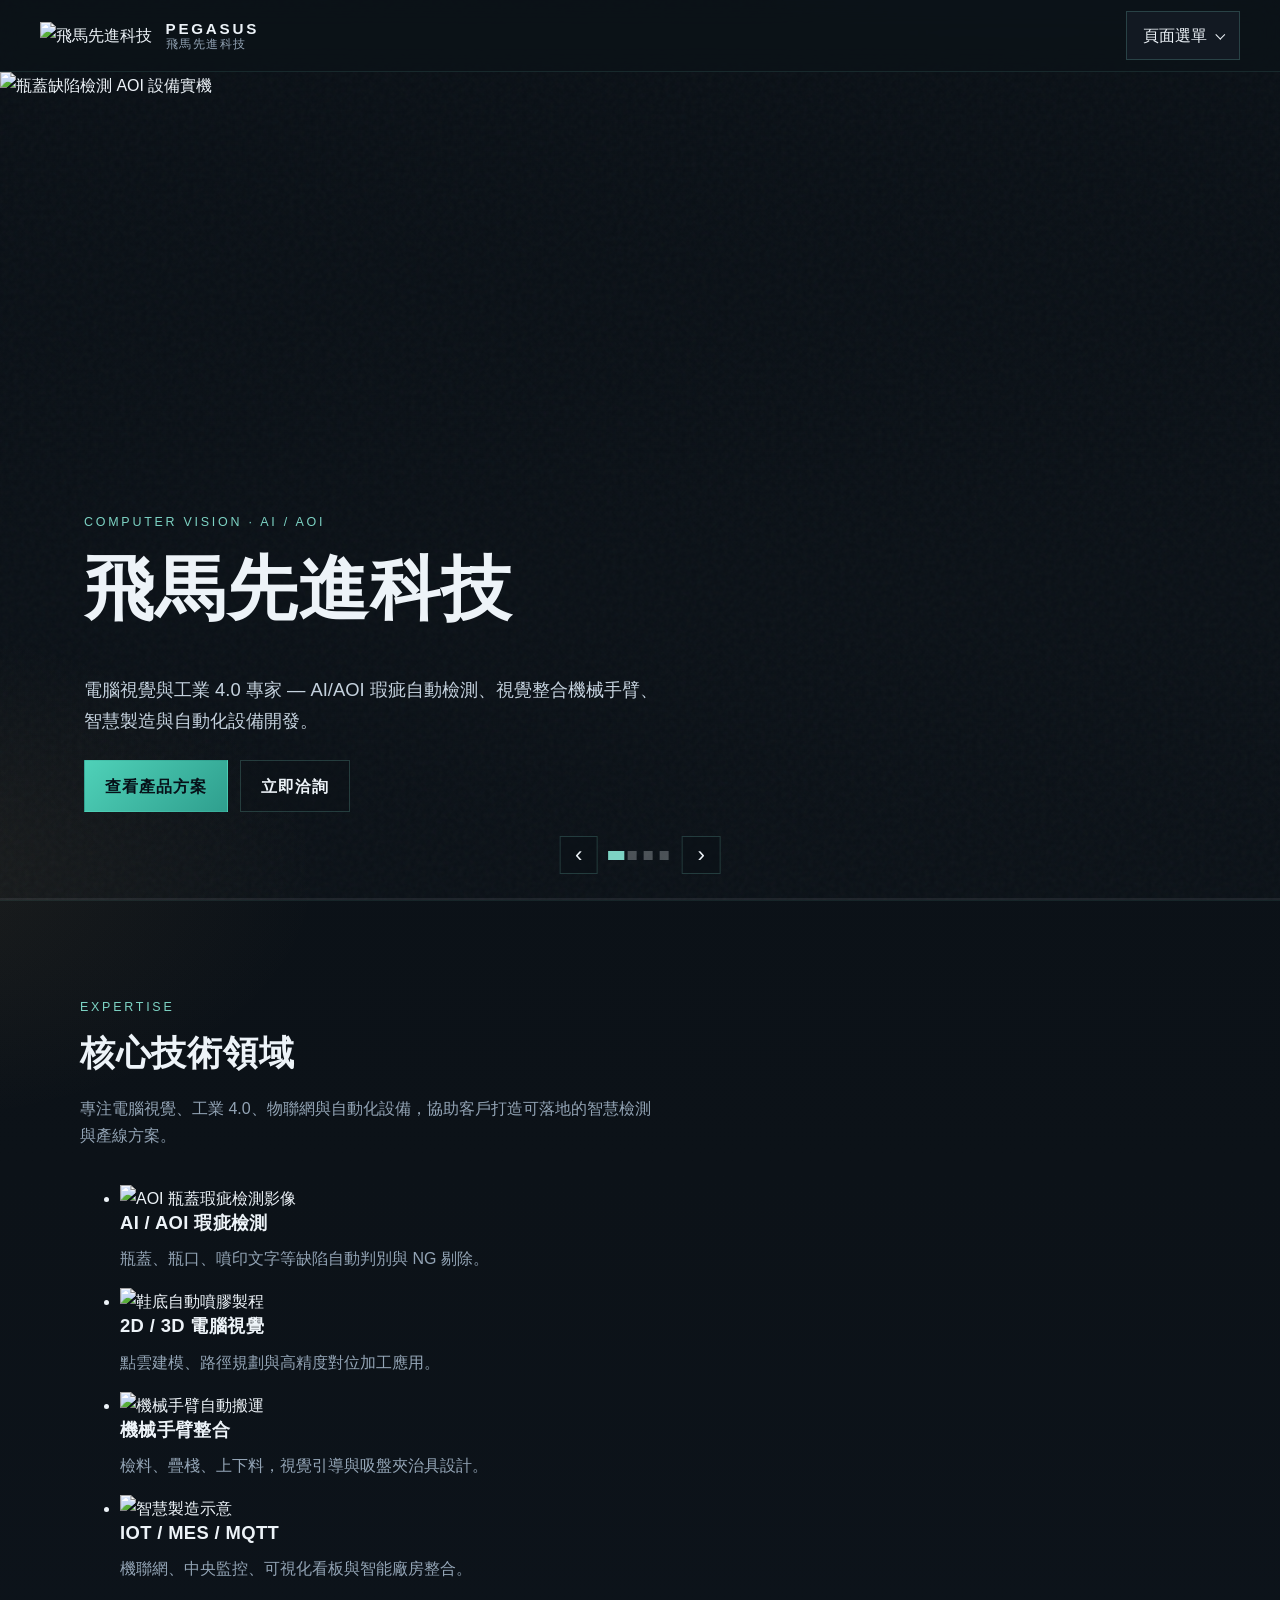
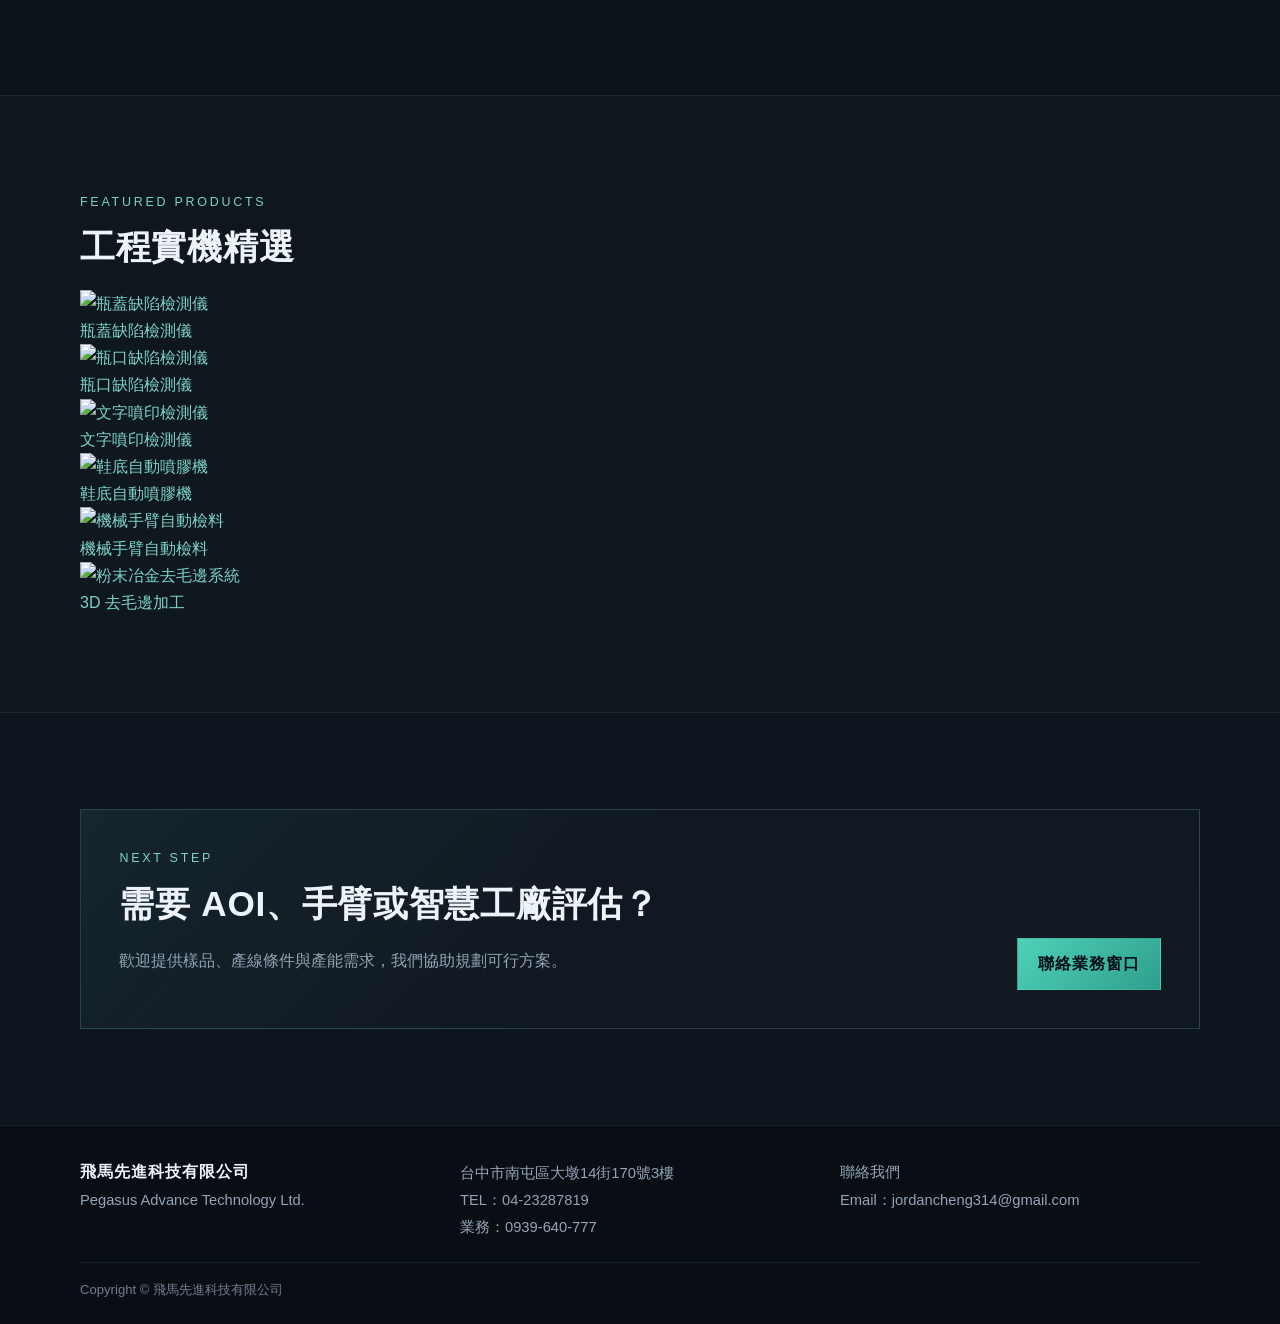
==== commit f923af1c: "Add files via upload" ====
--- a/index.html
+++ b/index.html
@@ -3,8 +3,9 @@
 <head>
   <meta charset="UTF-8" />
   <meta name="viewport" content="width=device-width, initial-scale=1.0" />
-  <title>飛馬先進科技｜PEGASUS ADVANCE TECHNOLOGY</title>
-  <meta name="description" content="飛馬先進科技有限公司 — 系統規劃設計、資訊軟體服務、自動控制設備工程與精密儀器整合。" />
+  <title>飛馬先進科技｜電腦視覺・工業4.0・AI/AOI</title>
+  <meta name="description" content="飛馬先進科技有限公司 — 電腦視覺、工業4.0、AI/AOI瑕疵檢測、機械手臂整合、智慧製造與自動化設備開發。" />
+  <link rel="icon" href="images/pdf-p1-1.png" />
   <link rel="preconnect" href="https://fonts.googleapis.com" />
   <link rel="preconnect" href="https://fonts.gstatic.com" crossorigin />
   <link href="https://fonts.googleapis.com/css2?family=Noto+Sans+TC:wght@400;500;700&family=Oxanium:wght@500;700;800&display=swap" rel="stylesheet" />
@@ -14,13 +15,12 @@
   <div class="noise" aria-hidden="true"></div>
   <header class="site-header">
     <a class="brand" href="index.html">
-      <span class="brand-mark" aria-hidden="true"></span>
+      <img class="brand-logo" src="images/pdf-p1-1.png" alt="飛馬先進科技" />
       <span class="brand-text">
         <span class="brand-en">PEGASUS</span>
         <span class="brand-zh">飛馬先進科技</span>
       </span>
     </a>
-
     <nav class="nav" aria-label="主要選單">
       <div class="nav-dropdown">
         <button class="nav-trigger" type="button" aria-expanded="false" aria-haspopup="true" aria-controls="page-menu">
@@ -30,7 +30,8 @@
         <ul class="nav-menu" id="page-menu" role="menu">
           <li role="none"><a role="menuitem" href="index.html" class="is-active">首頁</a></li>
           <li role="none"><a role="menuitem" href="about.html">關於我們</a></li>
-          <li role="none"><a role="menuitem" href="services.html">營業項目</a></li>
+          <li role="none"><a role="menuitem" href="services.html">產品與解決方案</a></li>
+          <li role="none"><a role="menuitem" href="gallery.html">實績相簿</a></li>
           <li role="none"><a role="menuitem" href="contact.html">聯絡我們</a></li>
         </ul>
       </div>
@@ -42,40 +43,61 @@
       <div class="carousel" data-carousel>
         <div class="carousel-track">
           <article class="slide is-active" data-slide>
-            <div class="slide-visual slide-visual--grid"></div>
-            <div class="slide-content">
-              <p class="eyebrow">PEGASUS ADVANCE TECHNOLOGY LTD.</p>
+            <div class="slide-visual">
+              <img src="images/pdf-p1-2.png" alt="瓶蓋缺陷檢測 AOI 設備實機" />
+            </div>
+            <div class="slide-content">
+              <p class="eyebrow">COMPUTER VISION · AI / AOI</p>
               <h1>飛馬先進科技</h1>
-              <p class="lead">以系統思維整合軟體、硬體與自動化工程，協助企業打造可靠的數位與產線解決方案。</p>
-              <div class="cta-row">
-                <a class="btn btn-primary" href="services.html">探索營業項目</a>
+              <p class="lead">電腦視覺與工業 4.0 專家 — AI/AOI 瑕疵自動檢測、視覺整合機械手臂、智慧製造與自動化設備開發。</p>
+              <div class="cta-row">
+                <a class="btn btn-primary" href="services.html">查看產品方案</a>
                 <a class="btn btn-ghost" href="contact.html">立即洽詢</a>
               </div>
             </div>
           </article>
 
           <article class="slide" data-slide>
-            <div class="slide-visual slide-visual--circuit"></div>
-            <div class="slide-content">
-              <p class="eyebrow">SYSTEM &amp; SOFTWARE</p>
-              <h1>系統規劃與軟體服務</h1>
-              <p class="lead">從需求分析、架構設計到資訊軟體導入，提供可落地的系統規劃、分析與設計服務。</p>
-              <div class="cta-row">
-                <a class="btn btn-primary" href="services.html#software">了解軟體服務</a>
-                <a class="btn btn-ghost" href="about.html">認識我們</a>
+            <div class="slide-visual">
+              <img src="images/pdf-p2-1.png" alt="3D AI 智能機械手臂自動檢料與疊棧" />
+            </div>
+            <div class="slide-content">
+              <p class="eyebrow">ROBOTICS · SMART HANDLING</p>
+              <h1>視覺 × 機械手臂</h1>
+              <p class="lead">3D AI 智能機械手臂自動檢料、自動疊棧與上下料整合，兼顧客製吸盤與產線節奏。</p>
+              <div class="cta-row">
+                <a class="btn btn-primary" href="services.html#robot">了解手臂方案</a>
+                <a class="btn btn-ghost" href="gallery.html">看實機照片</a>
               </div>
             </div>
           </article>
 
           <article class="slide" data-slide>
-            <div class="slide-visual slide-visual--scan"></div>
-            <div class="slide-content">
-              <p class="eyebrow">AUTOMATION &amp; INSTRUMENTS</p>
-              <h1>自動控制與精密儀器</h1>
-              <p class="lead">結合自動控制設備工程、精密儀器與電腦週邊整合，支援檢測、控制與產線升級需求。</p>
-              <div class="cta-row">
-                <a class="btn btn-primary" href="services.html#automation">查看自動化項目</a>
-                <a class="btn btn-ghost" href="contact.html">取得報價</a>
+            <div class="slide-visual">
+              <img src="images/pdf-p1-5.png" alt="鞋底 3D 點雲與自動噴膠路徑" />
+            </div>
+            <div class="slide-content">
+              <p class="eyebrow">2D &amp; 3D VISION</p>
+              <h1>3D 視覺自動噴膠</h1>
+              <p class="lead">動態 3D 成像、自動產出噴膠路徑，每分鐘可處理多片鞋底，精準對位製程需求。</p>
+              <div class="cta-row">
+                <a class="btn btn-primary" href="services.html#glue">鞋底噴膠方案</a>
+                <a class="btn btn-ghost" href="services.html">全部產品</a>
+              </div>
+            </div>
+          </article>
+
+          <article class="slide" data-slide>
+            <div class="slide-visual">
+              <img src="images/pdf-p3-1.png" alt="工廠 MES、機聯網與中央監控示意" />
+            </div>
+            <div class="slide-content">
+              <p class="eyebrow">MES · IOT · MQTT</p>
+              <h1>智慧工廠監控</h1>
+              <p class="lead">工廠 MES 自動化、機聯網、中央監控與可視化看板，串接設備數據與產線管理。</p>
+              <div class="cta-row">
+                <a class="btn btn-primary" href="services.html#mes">MES 解決方案</a>
+                <a class="btn btn-ghost" href="about.html">關於飛馬</a>
               </div>
             </div>
           </article>
@@ -92,43 +114,83 @@
 
     <section class="section section-focus">
       <div class="section-inner">
-        <p class="eyebrow">WHAT WE DO</p>
-        <h2>核心能力</h2>
-        <p class="section-desc">對齊登記營業範疇，聚焦系統整合、軟體服務與自動化相關技術應用。</p>
-        <ul class="capability-list">
-          <li>
-            <span class="cap-index">01</span>
-            <div>
-              <h3>系統規劃、分析及設計</h3>
-              <p>依企業流程與現場條件規劃資訊架構，協助導入可維運的解決方案。</p>
-            </div>
-          </li>
-          <li>
-            <span class="cap-index">02</span>
-            <div>
-              <h3>資訊軟體服務與零售</h3>
-              <p>涵蓋資訊軟體服務、軟體零售與相關技術支援，縮短導入時程。</p>
-            </div>
-          </li>
-          <li>
-            <span class="cap-index">03</span>
-            <div>
-              <h3>自動控制設備工程</h3>
-              <p>提供自動控制設備工程整合，銜接感測、控制與產線應用場景。</p>
+        <p class="eyebrow">EXPERTISE</p>
+        <h2>核心技術領域</h2>
+        <p class="section-desc">專注電腦視覺、工業 4.0、物聯網與自動化設備，協助客戶打造可落地的智慧檢測與產線方案。</p>
+        <ul class="pillars">
+          <li>
+            <img src="images/blog-11.jpg" alt="AOI 瓶蓋瑕疵檢測影像" />
+            <div>
+              <h3>AI / AOI 瑕疵檢測</h3>
+              <p>瓶蓋、瓶口、噴印文字等缺陷自動判別與 NG 剔除。</p>
+            </div>
+          </li>
+          <li>
+            <img src="images/pdf-p1-6.png" alt="鞋底自動噴膠製程" />
+            <div>
+              <h3>2D / 3D 電腦視覺</h3>
+              <p>點雲建模、路徑規劃與高精度對位加工應用。</p>
+            </div>
+          </li>
+          <li>
+            <img src="images/pdf-p2-1.png" alt="機械手臂自動搬運" />
+            <div>
+              <h3>機械手臂整合</h3>
+              <p>檢料、疊棧、上下料，視覺引導與吸盤夾治具設計。</p>
+            </div>
+          </li>
+          <li>
+            <img src="images/pdf-p3-1.png" alt="智慧製造示意" />
+            <div>
+              <h3>IOT / MES / MQTT</h3>
+              <p>機聯網、中央監控、可視化看板與智能廠房整合。</p>
             </div>
           </li>
         </ul>
+      </div>
+    </section>
+
+    <section class="section section-alt">
+      <div class="section-inner">
+        <p class="eyebrow">FEATURED PRODUCTS</p>
+        <h2>工程實機精選</h2>
+        <div class="photo-strip">
+          <a href="services.html#aoi-cap" class="photo-tile">
+            <img src="images/pdf-p1-2.png" alt="瓶蓋缺陷檢測儀" />
+            <span>瓶蓋缺陷檢測儀</span>
+          </a>
+          <a href="services.html#aoi-neck" class="photo-tile">
+            <img src="images/pdf-p1-4.png" alt="瓶口缺陷檢測儀" />
+            <span>瓶口缺陷檢測儀</span>
+          </a>
+          <a href="services.html#aoi-print" class="photo-tile">
+            <img src="images/pdf-p1-3.png" alt="文字噴印檢測儀" />
+            <span>文字噴印檢測儀</span>
+          </a>
+          <a href="services.html#glue" class="photo-tile">
+            <img src="images/pdf-p1-5.png" alt="鞋底自動噴膠機" />
+            <span>鞋底自動噴膠機</span>
+          </a>
+          <a href="services.html#robot" class="photo-tile">
+            <img src="images/pdf-p2-1.png" alt="機械手臂自動檢料" />
+            <span>機械手臂自動檢料</span>
+          </a>
+          <a href="services.html#deburr" class="photo-tile">
+            <img src="images/pdf-p2-6.png" alt="粉末冶金去毛邊系統" />
+            <span>3D 去毛邊加工</span>
+          </a>
+        </div>
       </div>
     </section>
 
     <section class="section section-signal">
       <div class="section-inner signal-panel">
         <div>
-          <p class="eyebrow">SINCE 2014</p>
-          <h2>台中據點，服務資通訊與自動化需求</h2>
-          <p>飛馬先進科技成立於 2014 年，登記於台中市南屯區，持續投入系統規劃、電腦設備與自動化相關業務。</p>
-        </div>
-        <a class="btn btn-primary" href="about.html">關於公司</a>
+          <p class="eyebrow">NEXT STEP</p>
+          <h2>需要 AOI、手臂或智慧工廠評估？</h2>
+          <p>歡迎提供樣品、產線條件與產能需求，我們協助規劃可行方案。</p>
+        </div>
+        <a class="btn btn-primary" href="contact.html">聯絡業務窗口</a>
       </div>
     </section>
   </main>
@@ -137,18 +199,19 @@
     <div class="footer-inner">
       <div>
         <strong>飛馬先進科技有限公司</strong>
-        <p>PEGASUS ADVANCE TECHNOLOGY LTD.</p>
+        <p>Pegasus Advance Technology Ltd.</p>
       </div>
       <div>
         <p>台中市南屯區大墩14街170號3樓</p>
         <p>TEL：04-23287819</p>
-        <p>Email：multiverse000001@gmail.com</p>
+        <p>業務：0939-640-777</p>
       </div>
       <div>
-        <a href="https://pegasus-tech.blogspot.com/" target="_blank" rel="noopener noreferrer">公司部落格</a>
+        <a href="contact.html">聯絡我們</a>
+        <p>Email：jordancheng314@gmail.com</p>
       </div>
     </div>
-    <p class="copyright">Copyright © 2016–2026 飛馬先進科技有限公司</p>
+    <p class="copyright">Copyright © 飛馬先進科技有限公司</p>
   </footer>
 
   <script src="js/main.js"></script>
--- a/css/style.css
+++ b/css/style.css
@@ -0,0 +1,766 @@
+:root {
+  --bg: #0c1218;
+  --bg-elevated: #131b24;
+  --ink: #edf3f8;
+  --muted: #93a4b5;
+  --line: rgba(125, 211, 196, 0.22);
+  --accent: #7dd3c4;
+  --accent-strong: #4fd1b8;
+  --amber: #e8b86d;
+  --danger-soft: #ff8f7a;
+  --header-h: 72px;
+  --max: 1120px;
+  --font-display: "Oxanium", "Noto Sans TC", sans-serif;
+  --font-body: "Noto Sans TC", sans-serif;
+  --ease: cubic-bezier(0.22, 1, 0.36, 1);
+}
+
+*,
+*::before,
+*::after {
+  box-sizing: border-box;
+}
+
+html {
+  scroll-behavior: smooth;
+}
+
+body {
+  margin: 0;
+  min-height: 100vh;
+  font-family: var(--font-body);
+  color: var(--ink);
+  background:
+    radial-gradient(1200px 600px at 80% -10%, rgba(79, 209, 184, 0.12), transparent 55%),
+    radial-gradient(900px 500px at -10% 30%, rgba(232, 184, 109, 0.08), transparent 50%),
+    linear-gradient(180deg, #0a1016 0%, var(--bg) 40%, #0e1620 100%);
+  line-height: 1.7;
+}
+
+img {
+  max-width: 100%;
+  display: block;
+}
+
+a {
+  color: var(--accent);
+  text-decoration: none;
+}
+
+a:hover {
+  color: var(--accent-strong);
+}
+
+h1,
+h2,
+h3 {
+  font-family: var(--font-display);
+  line-height: 1.2;
+  letter-spacing: 0.02em;
+  margin: 0 0 0.6em;
+}
+
+h1 {
+  font-size: clamp(2.4rem, 6vw, 4.4rem);
+  font-weight: 800;
+}
+
+h2 {
+  font-size: clamp(1.6rem, 3vw, 2.2rem);
+  font-weight: 700;
+}
+
+h3 {
+  font-size: 1.15rem;
+  font-weight: 700;
+}
+
+p {
+  margin: 0 0 1em;
+  color: var(--muted);
+}
+
+.noise {
+  pointer-events: none;
+  position: fixed;
+  inset: 0;
+  z-index: 0;
+  opacity: 0.035;
+  background-image: url("data:image/svg+xml,%3Csvg viewBox='0 0 200 200' xmlns='http://www.w3.org/2000/svg'%3E%3Cfilter id='n'%3E%3CfeTurbulence type='fractalNoise' baseFrequency='0.85' numOctaves='3' stitchTiles='stitch'/%3E%3C/filter%3E%3Crect width='100%25' height='100%25' filter='url(%23n)'/%3E%3C/svg%3E");
+}
+
+.site-header,
+main,
+.site-footer {
+  position: relative;
+  z-index: 1;
+}
+
+.site-header {
+  position: fixed;
+  inset: 0 0 auto;
+  height: var(--header-h);
+  display: flex;
+  align-items: center;
+  justify-content: space-between;
+  padding: 0 clamp(1rem, 4vw, 2.5rem);
+  background: rgba(12, 18, 24, 0.72);
+  backdrop-filter: blur(14px);
+  border-bottom: 1px solid rgba(125, 211, 196, 0.12);
+  z-index: 50;
+}
+
+.brand {
+  display: flex;
+  align-items: center;
+  gap: 0.85rem;
+  color: var(--ink);
+}
+
+.brand:hover {
+  color: var(--ink);
+}
+
+.brand-mark {
+  width: 2.1rem;
+  height: 2.1rem;
+  border: 1.5px solid var(--accent);
+  background:
+    linear-gradient(135deg, transparent 46%, var(--accent) 46%, var(--accent) 54%, transparent 54%),
+    linear-gradient(45deg, transparent 46%, var(--amber) 46%, var(--amber) 54%, transparent 54%);
+  transform: rotate(45deg);
+  animation: markPulse 4.5s var(--ease) infinite;
+}
+
+.brand-text {
+  display: flex;
+  flex-direction: column;
+  line-height: 1.15;
+}
+
+.brand-en {
+  font-family: var(--font-display);
+  font-weight: 800;
+  letter-spacing: 0.18em;
+  font-size: 0.95rem;
+}
+
+.brand-zh {
+  font-size: 0.78rem;
+  color: var(--muted);
+  letter-spacing: 0.12em;
+}
+
+.nav-dropdown {
+  position: relative;
+}
+
+.nav-trigger {
+  display: inline-flex;
+  align-items: center;
+  gap: 0.55rem;
+  border: 1px solid var(--line);
+  background: rgba(19, 27, 36, 0.9);
+  color: var(--ink);
+  font: inherit;
+  padding: 0.65rem 1rem;
+  cursor: pointer;
+  transition: border-color 0.25s var(--ease), background 0.25s var(--ease);
+}
+
+.nav-trigger:hover,
+.nav-dropdown.is-open .nav-trigger {
+  border-color: var(--accent);
+  background: rgba(79, 209, 184, 0.08);
+}
+
+.chevron {
+  width: 0.45rem;
+  height: 0.45rem;
+  border-right: 1.5px solid currentColor;
+  border-bottom: 1.5px solid currentColor;
+  transform: rotate(45deg) translateY(-1px);
+  transition: transform 0.25s var(--ease);
+}
+
+.nav-dropdown.is-open .chevron {
+  transform: rotate(225deg) translateY(-1px);
+}
+
+.nav-menu {
+  position: absolute;
+  right: 0;
+  top: calc(100% + 0.5rem);
+  min-width: 11.5rem;
+  margin: 0;
+  padding: 0.4rem;
+  list-style: none;
+  background: #121a23;
+  border: 1px solid var(--line);
+  box-shadow: 0 18px 40px rgba(0, 0, 0, 0.35);
+  opacity: 0;
+  visibility: hidden;
+  transform: translateY(-6px);
+  transition: opacity 0.2s var(--ease), transform 0.2s var(--ease), visibility 0.2s;
+}
+
+.nav-dropdown.is-open .nav-menu {
+  opacity: 1;
+  visibility: visible;
+  transform: translateY(0);
+}
+
+.nav-menu a {
+  display: block;
+  padding: 0.7rem 0.85rem;
+  color: var(--muted);
+  transition: color 0.2s, background 0.2s;
+}
+
+.nav-menu a:hover,
+.nav-menu a.is-active {
+  color: var(--ink);
+  background: rgba(125, 211, 196, 0.1);
+}
+
+.hero {
+  min-height: 100vh;
+  padding-top: var(--header-h);
+}
+
+.carousel {
+  position: relative;
+  min-height: calc(100vh - var(--header-h));
+  overflow: hidden;
+}
+
+.carousel-track {
+  position: relative;
+  min-height: inherit;
+}
+
+.slide {
+  position: absolute;
+  inset: 0;
+  display: grid;
+  align-items: end;
+  opacity: 0;
+  visibility: hidden;
+  transition: opacity 0.8s var(--ease), visibility 0.8s;
+}
+
+.slide.is-active {
+  opacity: 1;
+  visibility: visible;
+  z-index: 1;
+}
+
+.slide-visual {
+  position: absolute;
+  inset: 0;
+  background-size: cover;
+  background-position: center;
+  transform: scale(1.04);
+  transition: transform 6s linear;
+}
+
+.slide.is-active .slide-visual {
+  transform: scale(1);
+}
+
+.slide-visual--grid {
+  background:
+    linear-gradient(120deg, rgba(8, 12, 18, 0.55), rgba(8, 12, 18, 0.2) 45%, rgba(8, 12, 18, 0.72)),
+    repeating-linear-gradient(90deg, rgba(125, 211, 196, 0.08) 0 1px, transparent 1px 48px),
+    repeating-linear-gradient(0deg, rgba(125, 211, 196, 0.06) 0 1px, transparent 1px 48px),
+    radial-gradient(circle at 70% 35%, rgba(79, 209, 184, 0.28), transparent 35%),
+    linear-gradient(160deg, #102033, #0b141d 55%, #15202c);
+}
+
+.slide-visual--circuit {
+  background:
+    linear-gradient(105deg, rgba(8, 12, 18, 0.7), rgba(8, 12, 18, 0.25) 50%, rgba(8, 12, 18, 0.75)),
+    radial-gradient(ellipse at 20% 80%, rgba(232, 184, 109, 0.18), transparent 40%),
+    linear-gradient(90deg, transparent 0 18%, rgba(125, 211, 196, 0.25) 18% 18.2%, transparent 18.2%),
+    linear-gradient(0deg, transparent 0 42%, rgba(125, 211, 196, 0.18) 42% 42.2%, transparent 42.2%),
+    linear-gradient(135deg, #0e1a26, #163042 50%, #0c151f);
+  animation: circuitShift 12s linear infinite;
+}
+
+.slide-visual--scan {
+  background:
+    linear-gradient(180deg, rgba(8, 12, 18, 0.35), rgba(8, 12, 18, 0.78)),
+    repeating-linear-gradient(
+      180deg,
+      rgba(125, 211, 196, 0.08) 0 2px,
+      transparent 2px 10px
+    ),
+    radial-gradient(circle at 60% 40%, rgba(79, 209, 184, 0.22), transparent 42%),
+    linear-gradient(200deg, #101820, #0a1218 60%, #1a2733);
+}
+
+.slide-visual--scan::after {
+  content: "";
+  position: absolute;
+  left: 0;
+  right: 0;
+  height: 28%;
+  background: linear-gradient(180deg, transparent, rgba(125, 211, 196, 0.18), transparent);
+  animation: scanMove 4.8s var(--ease) infinite;
+}
+
+.slide-content {
+  position: relative;
+  z-index: 2;
+  width: min(var(--max), calc(100% - 2rem));
+  margin: 0 auto 5.5rem;
+  padding: 0 0.25rem;
+  animation: riseIn 0.9s var(--ease) both;
+}
+
+.slide.is-active .slide-content {
+  animation-name: riseIn;
+}
+
+.eyebrow {
+  font-family: var(--font-display);
+  font-size: 0.78rem;
+  letter-spacing: 0.22em;
+  color: var(--accent);
+  margin-bottom: 0.85rem;
+  text-transform: uppercase;
+}
+
+.lead {
+  max-width: 36rem;
+  font-size: clamp(1rem, 2vw, 1.15rem);
+  color: #c5d2de;
+}
+
+.cta-row {
+  display: flex;
+  flex-wrap: wrap;
+  gap: 0.75rem;
+  margin-top: 1.5rem;
+}
+
+.btn {
+  display: inline-flex;
+  align-items: center;
+  justify-content: center;
+  min-height: 2.75rem;
+  padding: 0.7rem 1.25rem;
+  border: 1px solid transparent;
+  font-family: var(--font-display);
+  font-weight: 700;
+  letter-spacing: 0.06em;
+  transition: transform 0.2s var(--ease), background 0.2s, border-color 0.2s, color 0.2s;
+}
+
+.btn:hover {
+  transform: translateY(-1px);
+}
+
+.btn-primary {
+  background: linear-gradient(135deg, var(--accent-strong), #2f9f8e);
+  color: #061018;
+}
+
+.btn-primary:hover {
+  color: #061018;
+  background: linear-gradient(135deg, #8fe0d2, var(--accent-strong));
+}
+
+.btn-ghost {
+  border-color: var(--line);
+  color: var(--ink);
+  background: rgba(12, 18, 24, 0.35);
+}
+
+.btn-ghost:hover {
+  border-color: var(--accent);
+  color: var(--accent);
+}
+
+.carousel-controls {
+  position: absolute;
+  z-index: 3;
+  left: 50%;
+  bottom: 1.6rem;
+  transform: translateX(-50%);
+  display: flex;
+  align-items: center;
+  gap: 0.85rem;
+}
+
+.carousel-btn {
+  width: 2.4rem;
+  height: 2.4rem;
+  border: 1px solid var(--line);
+  background: rgba(12, 18, 24, 0.65);
+  color: var(--ink);
+  font-size: 1.4rem;
+  line-height: 1;
+  cursor: pointer;
+  transition: border-color 0.2s, background 0.2s;
+}
+
+.carousel-btn:hover {
+  border-color: var(--accent);
+  background: rgba(79, 209, 184, 0.12);
+}
+
+.carousel-dots {
+  display: flex;
+  gap: 0.45rem;
+}
+
+.carousel-dots button {
+  width: 0.55rem;
+  height: 0.55rem;
+  border: 0;
+  border-radius: 0;
+  padding: 0;
+  background: rgba(237, 243, 248, 0.28);
+  cursor: pointer;
+  transition: background 0.2s, transform 0.2s;
+}
+
+.carousel-dots button.is-active {
+  background: var(--accent);
+  transform: scaleX(1.8);
+}
+
+.carousel-progress {
+  position: absolute;
+  left: 0;
+  right: 0;
+  bottom: 0;
+  height: 2px;
+  background: rgba(237, 243, 248, 0.08);
+  z-index: 3;
+}
+
+.carousel-progress span {
+  display: block;
+  height: 100%;
+  width: 0;
+  background: linear-gradient(90deg, var(--amber), var(--accent));
+}
+
+.carousel-progress.is-running span {
+  animation: progressFill 6s linear;
+}
+
+.section {
+  padding: clamp(3.5rem, 8vw, 6rem) 0;
+}
+
+.section-inner {
+  width: min(var(--max), calc(100% - 2rem));
+  margin: 0 auto;
+}
+
+.section-desc {
+  max-width: 36rem;
+  margin-bottom: 2.2rem;
+}
+
+.section-alt {
+  background: rgba(19, 27, 36, 0.45);
+  border-block: 1px solid rgba(125, 211, 196, 0.1);
+}
+
+.section-focus {
+  border-top: 1px solid rgba(125, 211, 196, 0.1);
+}
+
+.capability-list {
+  list-style: none;
+  margin: 0;
+  padding: 0;
+  display: grid;
+  gap: 1.25rem;
+}
+
+.capability-list li,
+.service-block {
+  display: grid;
+  grid-template-columns: auto 1fr;
+  gap: 1.25rem;
+  padding: 1.4rem 0;
+  border-top: 1px solid rgba(125, 211, 196, 0.14);
+}
+
+.capability-list li:last-child,
+.service-block:last-child {
+  border-bottom: 1px solid rgba(125, 211, 196, 0.14);
+}
+
+.cap-index {
+  font-family: var(--font-display);
+  font-weight: 700;
+  color: var(--amber);
+  letter-spacing: 0.08em;
+  padding-top: 0.2rem;
+}
+
+.signal-panel {
+  display: flex;
+  flex-wrap: wrap;
+  align-items: end;
+  justify-content: space-between;
+  gap: 1.5rem;
+  padding: clamp(1.5rem, 4vw, 2.4rem);
+  border: 1px solid var(--line);
+  background:
+    linear-gradient(135deg, rgba(79, 209, 184, 0.08), transparent 45%),
+    rgba(19, 27, 36, 0.7);
+}
+
+.page-hero {
+  position: relative;
+  min-height: 52vh;
+  display: grid;
+  align-items: end;
+  padding: calc(var(--header-h) + 2rem) 0 3rem;
+  overflow: hidden;
+}
+
+.page-hero-bg {
+  position: absolute;
+  inset: 0;
+  background:
+    linear-gradient(180deg, rgba(8, 12, 18, 0.25), rgba(8, 12, 18, 0.88)),
+    repeating-linear-gradient(90deg, rgba(125, 211, 196, 0.07) 0 1px, transparent 1px 56px),
+    radial-gradient(circle at 75% 20%, rgba(79, 209, 184, 0.22), transparent 40%),
+    linear-gradient(150deg, #102033, #0b141d);
+  animation: gridDrift 18s linear infinite;
+}
+
+.page-hero-bg--services {
+  background:
+    linear-gradient(180deg, rgba(8, 12, 18, 0.3), rgba(8, 12, 18, 0.9)),
+    radial-gradient(circle at 20% 30%, rgba(232, 184, 109, 0.16), transparent 35%),
+    linear-gradient(160deg, #12202c, #0b141d);
+}
+
+.page-hero-bg--contact {
+  background:
+    linear-gradient(180deg, rgba(8, 12, 18, 0.35), rgba(8, 12, 18, 0.9)),
+    linear-gradient(120deg, transparent 40%, rgba(125, 211, 196, 0.12)),
+    linear-gradient(200deg, #0f1a24, #0b141d);
+}
+
+.page-hero-content {
+  position: relative;
+  width: min(var(--max), calc(100% - 2rem));
+  margin: 0 auto;
+  animation: riseIn 0.8s var(--ease) both;
+}
+
+.prose-block p {
+  max-width: 48rem;
+  font-size: 1.05rem;
+}
+
+.info-grid {
+  display: grid;
+  grid-template-columns: repeat(auto-fit, minmax(220px, 1fr));
+  gap: 1.25rem 1.5rem;
+  margin: 1.5rem 0 0;
+}
+
+.info-grid--stack {
+  grid-template-columns: 1fr;
+}
+
+.info-grid div {
+  padding-top: 0.85rem;
+  border-top: 1px solid rgba(125, 211, 196, 0.16);
+}
+
+.info-grid dt {
+  font-family: var(--font-display);
+  font-size: 0.78rem;
+  letter-spacing: 0.14em;
+  color: var(--accent);
+  margin-bottom: 0.35rem;
+}
+
+.info-grid dd {
+  margin: 0;
+  color: var(--ink);
+}
+
+.service-jump {
+  display: flex;
+  flex-wrap: wrap;
+  gap: 0.65rem;
+  margin-bottom: 2rem;
+}
+
+.service-jump a {
+  border: 1px solid var(--line);
+  color: var(--muted);
+  padding: 0.45rem 0.8rem;
+  font-size: 0.92rem;
+  transition: color 0.2s, border-color 0.2s, background 0.2s;
+}
+
+.service-jump a:hover {
+  color: var(--ink);
+  border-color: var(--accent);
+  background: rgba(125, 211, 196, 0.08);
+}
+
+.tag-list {
+  display: flex;
+  flex-wrap: wrap;
+  gap: 0.5rem;
+  list-style: none;
+  margin: 1rem 0 0;
+  padding: 0;
+}
+
+.tag-list li {
+  border: 1px solid rgba(125, 211, 196, 0.2);
+  color: #c9d7e4;
+  padding: 0.3rem 0.65rem;
+  font-size: 0.88rem;
+  background: rgba(12, 18, 24, 0.35);
+}
+
+.contact-layout {
+  display: grid;
+  grid-template-columns: 1.3fr 1fr;
+  gap: 2rem;
+}
+
+.contact-aside {
+  padding: 1.5rem;
+  border: 1px solid var(--line);
+  background: rgba(19, 27, 36, 0.65);
+  align-self: start;
+}
+
+.site-footer {
+  border-top: 1px solid rgba(125, 211, 196, 0.12);
+  padding: 2rem 0 1.4rem;
+  background: rgba(8, 12, 18, 0.75);
+}
+
+.footer-inner {
+  width: min(var(--max), calc(100% - 2rem));
+  margin: 0 auto 1.2rem;
+  display: grid;
+  grid-template-columns: repeat(3, 1fr);
+  gap: 1.25rem;
+}
+
+.footer-inner p,
+.footer-inner a {
+  color: var(--muted);
+  margin: 0.15rem 0;
+  font-size: 0.92rem;
+}
+
+.footer-inner strong {
+  font-family: var(--font-display);
+  letter-spacing: 0.06em;
+}
+
+.copyright {
+  width: min(var(--max), calc(100% - 2rem));
+  margin: 0 auto;
+  padding-top: 1rem;
+  border-top: 1px solid rgba(125, 211, 196, 0.1);
+  color: #6f8091;
+  font-size: 0.82rem;
+}
+
+@keyframes riseIn {
+  from {
+    opacity: 0;
+    transform: translateY(18px);
+  }
+  to {
+    opacity: 1;
+    transform: translateY(0);
+  }
+}
+
+@keyframes progressFill {
+  from {
+    width: 0;
+  }
+  to {
+    width: 100%;
+  }
+}
+
+@keyframes scanMove {
+  0% {
+    top: -30%;
+  }
+  100% {
+    top: 100%;
+  }
+}
+
+@keyframes circuitShift {
+  0% {
+    background-position: 0 0, 0 0, 0 0, 0 0, 0 0;
+  }
+  100% {
+    background-position: 0 0, 0 0, 40px 0, 0 40px, 0 0;
+  }
+}
+
+@keyframes gridDrift {
+  0% {
+    background-position: 0 0, 0 0, 0 0, 0 0;
+  }
+  100% {
+    background-position: 0 0, 56px 0, 0 0, 0 0;
+  }
+}
+
+@keyframes markPulse {
+  0%,
+  100% {
+    box-shadow: 0 0 0 0 rgba(125, 211, 196, 0.15);
+  }
+  50% {
+    box-shadow: 0 0 0 8px rgba(125, 211, 196, 0);
+  }
+}
+
+@media (max-width: 820px) {
+  .footer-inner,
+  .contact-layout {
+    grid-template-columns: 1fr;
+  }
+
+  .slide-content {
+    margin-bottom: 6.5rem;
+  }
+
+  h1 {
+    font-size: clamp(2rem, 9vw, 3rem);
+  }
+}
+
+@media (prefers-reduced-motion: reduce) {
+  html {
+    scroll-behavior: auto;
+  }
+
+  *,
+  *::before,
+  *::after {
+    animation-duration: 0.01ms !important;
+    animation-iteration-count: 1 !important;
+    transition-duration: 0.01ms !important;
+  }
+}
